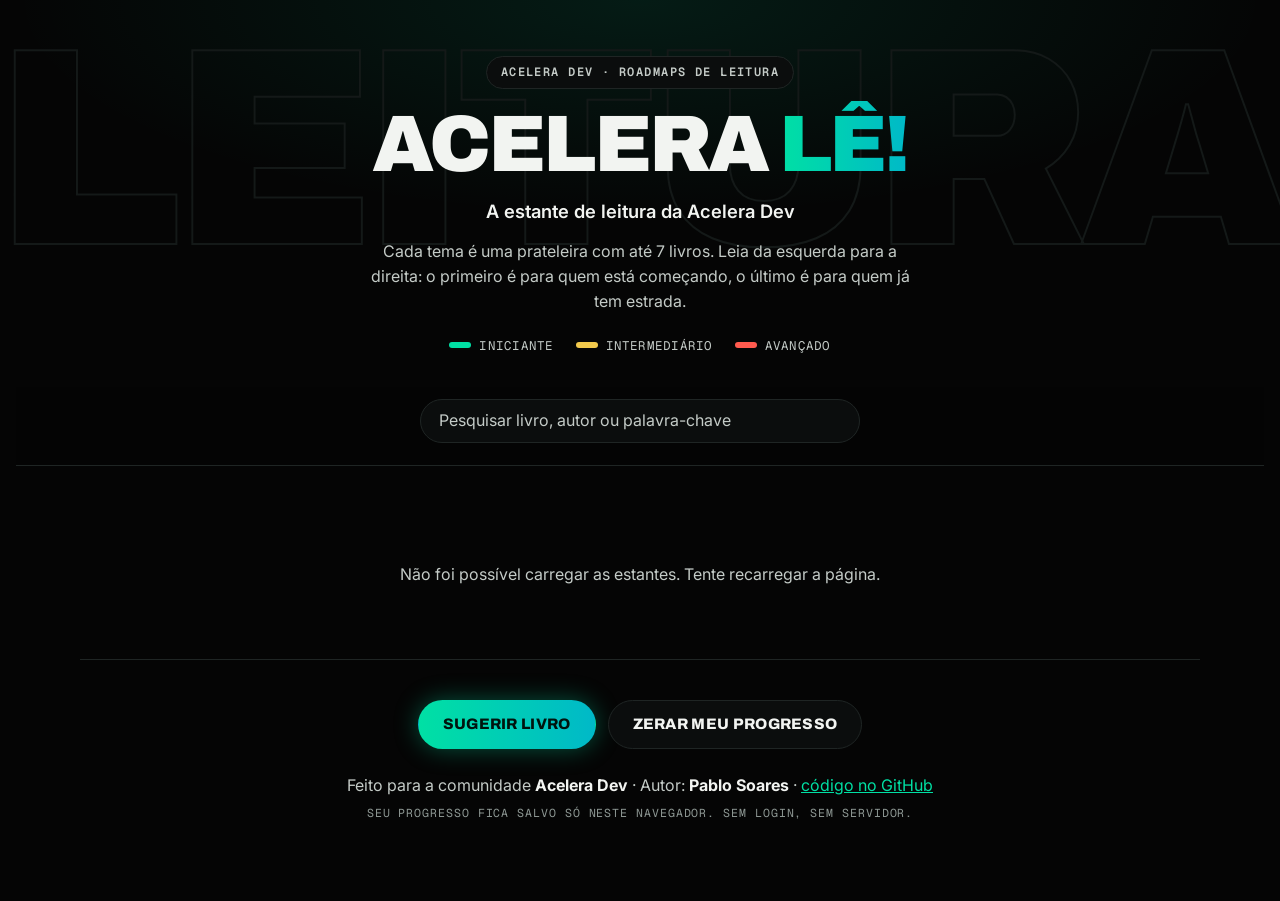
==== index.html @ b255f886 "Merge do PR #1: adiciona pesquisa e link da Amazon adiciona pesquisa e link da Amazon" ====
<!doctype html>
<html lang="pt-BR">
<head>
  <meta charset="utf-8">
  <meta name="viewport" content="width=device-width, initial-scale=1">
  <title>Acelera Lê! · A estante de leitura da Acelera Dev</title>
  <meta name="description" content="Roadmaps de leitura para quem está começando na programação: uma estante por tema, do iniciante ao avançado.">
  <!-- Fontes do tema da Acelera Dev. Sem internet, o site usa as fontes do sistema. -->
  <link rel="preconnect" href="https://fonts.googleapis.com">
  <link rel="preconnect" href="https://fonts.gstatic.com" crossorigin>
  <link rel="stylesheet" href="https://fonts.googleapis.com/css2?family=Archivo:wght@700;800;900&family=Geist+Mono:wght@500;600&family=Inter:wght@400;500;600;700&display=swap">
  <link rel="stylesheet" href="css/estilo.css">
  <!-- Ícone da aba: dois livros nas cores da marca, desenhados em SVG -->
  <link rel="icon" href="data:image/svg+xml,%3Csvg xmlns='http://www.w3.org/2000/svg' viewBox='0 0 32 32'%3E%3Crect x='6' y='3' width='9' height='26' rx='1.5' fill='%2300E0A4'/%3E%3Crect x='17' y='6' width='9' height='23' rx='1.5' fill='%2300B9C8'/%3E%3C/svg%3E">
</head>
<body>
  <a class="pular" href="#estantes">Pular para as estantes</a>

  <!-- ===== Topo ===== -->
  <header class="topo">
    <!-- Palavra gigante e vazada no fundo, como no site da Acelera Dev -->
    <span class="topo__fundo" aria-hidden="true">LEITURA</span>
    <div class="topo__conteudo">
      <p class="selo-marca">Acelera Dev · Roadmaps de leitura</p>
      <h1 class="logo">Acelera <span>Lê!</span></h1>
      <p class="subtitulo">A estante de leitura da Acelera Dev</p>
      <p class="explicacao">
        Cada tema é uma prateleira com até 7 livros. Leia da esquerda para a direita:
        o primeiro é para quem está começando, o último é para quem já tem estrada.
      </p>

      <!-- Legenda dos níveis (a cor também aparece na base de cada lombada) -->
      <ul class="legenda" aria-label="Legenda de níveis">
        <li><span class="legenda__cor legenda__cor--iniciante" aria-hidden="true"></span>Iniciante</li>
        <li><span class="legenda__cor legenda__cor--intermediario" aria-hidden="true"></span>Intermediário</li>
        <li><span class="legenda__cor legenda__cor--avancado" aria-hidden="true"></span>Avançado</li>
      </ul>
    </div>

    <!-- Chips de tema: preenchidos pelo js/app.js -->
    <nav class="temas" aria-label="Temas">
      <!-- Pesquisa visual: apaga as lombadas que não batem, sem mexer na estante -->
      <div class="busca" role="search">
        <label class="so-leitor" for="busca">Pesquisar livros por título, autor ou palavra-chave</label>
        <input class="busca__campo" id="busca" type="search" autocomplete="off"
               placeholder="Pesquisar livro, autor ou palavra-chave">
      </div>
      <ul class="temas__lista" id="temas"></ul>
    </nav>
  </header>

  <!-- ===== Estantes ===== -->
  <main id="estantes" class="estantes" tabindex="-1">
    <p class="carregando" id="carregando">Arrumando a estante…</p>
  </main>

  <!-- ===== Rodapé ===== -->
  <footer class="rodape">
    <div class="rodape__acoes">
      <a class="botao botao--destaque" id="sugerir-livro" href="#" target="_blank" rel="noopener">Sugerir livro</a>
      <button class="botao botao--discreto" id="zerar-progresso" type="button">Zerar meu progresso</button>
    </div>
    <p>
      Feito para a comunidade <strong>Acelera Dev</strong> · Autor: <strong>Pablo Soares</strong> ·
      <a id="link-repositorio" href="#" target="_blank" rel="noopener">código no GitHub</a>
    </p>
    <p class="rodape__nota">Seu progresso fica salvo só neste navegador. Sem login, sem servidor.</p>
  </footer>

  <!-- ===== Painel de detalhes do livro =====
       <dialog> já cuida do foco e fecha com Esc.
       No desktop vira um painel lateral; no celular, uma gaveta que sobe. -->
  <dialog class="painel" id="painel" aria-labelledby="painel-titulo">
    <div class="painel__caixa">
      <button class="painel__fechar" type="button" data-fechar aria-label="Fechar detalhes">×</button>

      <p class="painel__degrau" id="painel-degrau"></p>
      <h2 class="painel__titulo" id="painel-titulo"></h2>
      <p class="painel__subtitulo" id="painel-subtitulo"></p>
      <p class="painel__original" id="painel-original"></p>
      <p class="painel__autores" id="painel-autores"></p>

      <h3>Por que está aqui</h3>
      <p id="painel-porque"></p>

      <h3>Edição em português</h3>
      <p id="painel-edicao"></p>

      <p id="painel-link-area" hidden>
        <a id="painel-link" href="#" target="_blank" rel="noopener"></a>
      </p>

      <h3>Onde encontrar</h3>
      <p id="painel-comprar-area">
        <a class="botao botao--discreto painel__comprar" id="painel-comprar" href="#" target="_blank" rel="noopener">Buscar na Amazon ↗</a>
      </p>

      <button class="botao botao--destaque painel__lido" id="painel-lido" type="button" aria-pressed="false"></button>

      <div class="painel__navegacao">
        <button class="botao botao--discreto" id="painel-anterior" type="button">← Anterior</button>
        <button class="botao botao--discreto" id="painel-proximo" type="button">Próximo →</button>
      </div>
    </div>
  </dialog>

  <!-- Aviso para leitores de tela (ex.: "Marcado como lido") -->
  <p class="so-leitor" id="aviso" aria-live="polite"></p>

  <!-- Plano B dos dados: quando o site é aberto com dois cliques (file://),
       o navegador bloqueia a leitura do JSON. Este arquivo é uma cópia dele.
       Gere de novo com: node ferramentas/gerar-estantes-js.js -->
  <script src="dados/estantes.js"></script>
  <script src="js/app.js"></script>
</body>
</html>
---- css/estilo.css ----
/* =========================================================
   Acelera Lê! · estilos
   Visual inspirado no tema da Acelera Dev: fundo quase preto,
   verde-água em degradê, títulos em Archivo bem pesado,
   texto em Inter e rótulos em Geist Mono.

   Organização: 1) variáveis  2) base  3) topo  4) estantes
   5) lombadas  6) painel  7) rodapé  8) celular
   ========================================================= */

/* ---------- 1) Variáveis (cores e medidas) ---------- */
:root {
  --fundo: #050505;
  --superficie: #0b0d0d;      /* cartões e painel */
  --superficie-2: #131716;
  --texto: #f2f4f1;
  --texto-suave: #c4cbc7;     /* passa no WCAG AA sobre o fundo */
  --texto-apagado: #8e9894;   /* só para detalhes, nunca para texto longo */
  --linha: #1f2524;

  /* Verde-água da marca */
  --marca: #00e0a4;
  --marca-2: #00b9c8;
  --degrade: linear-gradient(90deg, var(--marca) 0%, var(--marca-2) 100%);
  --texto-sobre-marca: #00140e;
  --brilho: 0 0 24px rgba(0, 224, 164, .35);

  /* Níveis (faixa na base da lombada) */
  --iniciante: #00e0a4;
  --intermediario: #f2c94c;
  --avancado: #ff5a4e;

  --raio: 14px;
  --largura-max: 1120px;
  --fonte: "Inter", "Segoe UI", system-ui, -apple-system, Roboto, Arial, sans-serif;
  --fonte-titulo: "Archivo", "Segoe UI", system-ui, sans-serif;
  --fonte-mono: "Geist Mono", ui-monospace, "Cascadia Mono", Consolas, monospace;
}

/* ---------- 2) Base ---------- */
*,
*::before,
*::after { box-sizing: border-box; }

html { scroll-behavior: smooth; }

body {
  margin: 0;
  background: var(--fundo);
  color: var(--texto);
  font-family: var(--fonte);
  font-size: 16px;
  line-height: 1.55;
  -webkit-font-smoothing: antialiased;
  /* Um brilho verde bem discreto no alto da página */
  background-image: radial-gradient(ellipse 70% 35% at 50% 0%, rgba(0, 224, 164, .10) 0%, transparent 70%);
  background-repeat: no-repeat;
}

a { color: var(--marca); }
a:hover { color: #5cf0c8; }

/* Contorno de foco bem visível para quem navega pelo teclado */
:focus-visible {
  outline: 3px solid var(--marca);
  outline-offset: 3px;
}

/* No celular, o navegador pinta um quadrado azul ao tocar em botões e links.
   Desligamos esse destaque; o retorno visual fica por conta dos nossos estilos. */
button,
a {
  -webkit-tap-highlight-color: transparent;
}
/* Foco vindo de toque ou clique não mostra contorno (só o teclado mostra) */
:focus:not(:focus-visible) {
  outline: none;
}

/* Texto só para leitores de tela */
.so-leitor {
  position: absolute;
  width: 1px; height: 1px;
  overflow: hidden;
  clip: rect(0 0 0 0);
  white-space: nowrap;
}

/* Link "pular para as estantes": aparece só ao receber foco */
.pular {
  position: absolute;
  left: 16px; top: -60px;
  background: var(--marca);
  color: var(--texto-sobre-marca);
  padding: 8px 14px;
  border-radius: 999px;
  font-weight: 700;
  z-index: 10;
}
.pular:focus { top: 12px; }

/* Botões reutilizáveis */
.botao {
  display: inline-flex;
  align-items: center;
  justify-content: center;
  gap: 8px;
  min-height: 48px;           /* área de toque confortável */
  padding: 12px 24px;
  border-radius: 999px;
  border: 1px solid transparent;
  font-family: var(--fonte-titulo);
  font-size: .95rem;
  font-weight: 800;
  letter-spacing: .02em;
  text-transform: uppercase;
  text-decoration: none;
  cursor: pointer;
  transition: transform .15s ease, box-shadow .15s ease, border-color .15s ease;
}
.botao--destaque {
  background: var(--degrade);
  color: var(--texto-sobre-marca);
  box-shadow: var(--brilho);
}
.botao--destaque:hover {
  color: var(--texto-sobre-marca);
  transform: translateY(-1px);
  box-shadow: 0 0 34px rgba(0, 224, 164, .5);
}
.botao--discreto {
  background: var(--superficie);
  color: var(--texto);
  border-color: var(--linha);
}
.botao--discreto:hover { border-color: var(--marca); }
.botao:disabled { opacity: .4; cursor: not-allowed; transform: none; }

/* ---------- 3) Topo ---------- */
.topo {
  position: relative;
  overflow: hidden;           /* a palavra gigante não cria rolagem lateral */
  padding: 56px 16px 0;
  text-align: center;
}
/* "LEITURA" gigante e só com contorno, atrás do título */
.topo__fundo {
  position: absolute;
  top: 10px;
  left: 50%;
  transform: translateX(-50%);
  font-family: var(--fonte-titulo);
  font-weight: 900;
  font-size: clamp(6rem, 22vw, 18rem);
  line-height: 1;
  letter-spacing: -.04em;
  color: transparent;
  -webkit-text-stroke: 2px #141918;
  white-space: nowrap;
  pointer-events: none;
  user-select: none;
}
.topo__conteudo {
  position: relative;
  max-width: 680px;
  margin: 0 auto;
}
.selo-marca {
  display: inline-block;
  margin: 0 0 18px;
  padding: 6px 14px;
  border: 1px solid var(--linha);
  border-radius: 999px;
  background: var(--superficie);
  font-family: var(--fonte-mono);
  font-size: .75rem;
  font-weight: 600;
  letter-spacing: .12em;
  text-transform: uppercase;
  color: var(--texto-suave);
}
.logo {
  margin: 0;
  font-family: var(--fonte-titulo);
  font-weight: 900;
  font-size: clamp(2.8rem, 9vw, 5rem);
  line-height: .95;
  letter-spacing: -.035em;
  text-transform: uppercase;
}
/* "LÊ!" com o degradê da marca */
.logo span {
  background: var(--degrade);
  -webkit-background-clip: text;
  background-clip: text;
  color: transparent;
}
.subtitulo {
  margin: 14px 0 0;
  font-size: 1.15rem;
  font-weight: 600;
  color: var(--texto);
}
.explicacao {
  margin: 14px auto 0;
  max-width: 54ch;
  color: var(--texto-suave);
}

.legenda {
  display: flex;
  flex-wrap: wrap;
  justify-content: center;
  gap: 8px 22px;
  margin: 22px 0 0;
  padding: 0;
  list-style: none;
  font-family: var(--fonte-mono);
  font-size: .78rem;
  letter-spacing: .1em;
  text-transform: uppercase;
  color: var(--texto-suave);
}
.legenda li { display: inline-flex; align-items: center; gap: 8px; }
.legenda__cor {
  width: 22px; height: 6px;
  border-radius: 999px;
}
.legenda__cor--iniciante { background: var(--iniciante); }
.legenda__cor--intermediario { background: var(--intermediario); }
.legenda__cor--avancado { background: var(--avancado); }

/* Chips de tema: ficam grudados no topo ao rolar */
.temas {
  position: sticky;
  top: 0;
  z-index: 5;
  margin-top: 32px;
  padding: 12px 0;
  background: rgba(5, 5, 5, .9);
  backdrop-filter: blur(8px);
  border-bottom: 1px solid var(--linha);
}
/* Barra de pesquisa: mesmo formato "pílula" dos chips */
.busca {
  display: flex;
  justify-content: center;
  max-width: var(--largura-max);
  margin: 0 auto 10px;
  padding: 0 16px;
}
.busca__campo {
  width: 100%;
  max-width: 440px;
  min-height: 44px;
  padding: 8px 18px;
  border-radius: 999px;
  border: 1px solid var(--linha);
  background: var(--superficie);
  color: var(--texto);
  font: inherit;
  font-size: 1rem;            /* 16px: o iPhone não dá zoom ao focar */
}
.busca__campo::placeholder { color: var(--texto-suave); }
.busca__campo:hover,
.busca__campo:focus { border-color: var(--marca); }

.temas__lista {
  display: flex;
  gap: 8px;
  max-width: var(--largura-max);
  margin: 0 auto;
  padding: 0 16px;
  list-style: none;
  justify-content: center;
  flex-wrap: wrap;
}
.chip {
  min-height: 40px;
  padding: 8px 16px;
  border-radius: 999px;
  border: 1px solid var(--linha);
  background: var(--superficie);
  color: var(--texto);
  font: inherit;
  font-size: .92rem;
  font-weight: 600;
  cursor: pointer;
  white-space: nowrap;
}
.chip:hover { border-color: var(--marca); }
.chip[aria-current="true"] {
  background: var(--degrade);
  border-color: transparent;
  color: var(--texto-sobre-marca);
  font-weight: 700;
  box-shadow: var(--brilho);
}

/* Pesquisa: o chip da estante que tem resultado ganha borda verde e um pontinho */
.chip--achado { border-color: var(--marca); }
.chip--achado::after {
  content: "";
  display: inline-block;
  width: 7px; height: 7px;
  margin-left: 8px;
  border-radius: 50%;
  background: var(--marca);
}
.chip--achado[aria-current="true"]::after { background: var(--texto-sobre-marca); }

/* ---------- 4) Estantes ---------- */
.estantes {
  max-width: var(--largura-max);
  margin: 0 auto;
  padding: 32px 16px 8px;
}
.estantes:focus { outline: none; }
.carregando, .erro {
  text-align: center;
  color: var(--texto-suave);
  padding: 48px 0;
}

.estante {
  /* Espaço para o topo grudado não cobrir o título ao pular pelo chip */
  scroll-margin-top: 140px;   /* a barra grudada agora inclui a pesquisa */
  margin: 0 0 64px;
}
.estante__cabecalho {
  display: flex;
  flex-wrap: wrap;
  align-items: flex-end;
  justify-content: space-between;
  gap: 8px 24px;
  margin-bottom: 18px;
}
.estante__nome {
  margin: 0;
  font-family: var(--fonte-titulo);
  font-weight: 900;
  font-size: clamp(1.7rem, 4vw, 2.2rem);
  line-height: 1.1;
  letter-spacing: -.03em;
}
.estante__descricao {
  margin: 4px 0 0;
  color: var(--texto-suave);
}

/* Progresso "3/7 lidos" + barrinha */
.progresso {
  display: flex;
  align-items: center;
  gap: 10px;
  font-family: var(--fonte-mono);
  font-size: .8rem;
  letter-spacing: .08em;
  text-transform: uppercase;
  color: var(--texto-suave);
}
.progresso__barra {
  width: 120px;
  height: 6px;
  border-radius: 999px;
  background: var(--superficie-2);
  overflow: hidden;
}
.progresso__preenchido {
  height: 100%;
  width: 0;
  background: var(--degrade);
  border-radius: inherit;
  transition: width .3s ease;
}

/* A prateleira: um cartão escuro com borda em degradê no topo,
   e os livros em pé sobre a "tábua" iluminada */
.prateleira {
  position: relative;
  padding: 32px 20px 0;
  border: 1px solid var(--linha);
  border-radius: var(--raio);
  background: linear-gradient(180deg, var(--superficie) 0%, #070909 100%);
  overflow: hidden;
}
.prateleira::before {
  content: "";
  position: absolute;
  inset: 0 0 auto 0;
  height: 2px;
  background: var(--degrade);
  opacity: .8;
}
/* Pesquisa: a estante que tem o livro procurado acende (borda e brilho da marca) */
.prateleira { transition: border-color .25s ease, box-shadow .25s ease; }
.estante--achada .prateleira {
  border-color: var(--marca);
  box-shadow: var(--brilho);
}
/* Pesquisa: estante sem nenhum livro encontrado fica escondida (só enquanto pesquisa) */
.estante--oculta { display: none !important; }
.estante__achados {
  color: var(--marca);
  font-weight: 600;
}

.prateleira__livros {
  display: flex;
  align-items: flex-end;   /* todos apoiados na tábua */
  gap: 8px;
  margin: 0;
  padding: 0;
  list-style: none;
  min-height: 350px;
}
.prateleira__livros li { display: flex; }

/* A tábua: grafite com uma linha de luz verde em cima */
.prateleira__tabua {
  height: 18px;
  margin: 0 -20px;
  background: linear-gradient(180deg, #1c2221 0%, #0e1111 100%);
  border-top: 2px solid var(--marca);
  box-shadow: 0 -8px 24px rgba(0, 224, 164, .18);
}

/* ---------- 5) Lombadas ---------- */
.lombada {
  /* Altura e largura variam por livro (definidas pelo JS em --altura/--largura) */
  --altura: 220px;
  --largura: 62px;
  position: relative;
  display: flex;
  flex-direction: column;
  align-items: center;
  width: var(--largura);
  height: var(--altura);
  padding: 10px 4px 0;
  border: 0;
  border-radius: 4px 4px 1px 1px;
  background-color: var(--cor, #444);
  /* Sombra nas bordas para dar volume de livro */
  background-image:
    linear-gradient(90deg, rgba(0,0,0,.30) 0%, rgba(255,255,255,.05) 12%, rgba(255,255,255,0) 28%, rgba(0,0,0,0) 80%, rgba(0,0,0,.25) 100%);
  color: #ffffff;
  font: inherit;
  cursor: pointer;
  box-shadow: 2px 0 0 rgba(0,0,0,.4);
  /* Letras mais definidas */
  -webkit-font-smoothing: antialiased;
  text-rendering: optimizeLegibility;
  transition: transform .18s ease, box-shadow .18s ease, opacity .25s ease, filter .25s ease;
}
/* Pesquisa: o livro que não bate fica escuro e levemente desfocado (continua no lugar) */
.lombada--apagada {
  opacity: .4;
  filter: blur(1.5px) brightness(.6);
}
/* Livro "sai" da prateleira ao passar o mouse ou receber foco pelo teclado.
   O hover só vale em aparelhos com mouse: no celular ele ficaria "preso" depois do toque. */
@media (hover: hover) {
  .lombada:hover {
    transform: translateY(-14px);
    box-shadow: 0 16px 24px rgba(0,0,0,.6), 0 0 0 2px rgba(0, 224, 164, .55);
  }
}
.lombada:focus-visible {
  transform: translateY(-14px);
  box-shadow: 0 16px 24px rgba(0,0,0,.6), 0 0 0 2px rgba(0, 224, 164, .55);
}
.lombada:focus-visible { outline-offset: 2px; }

/* Selo com o número do degrau */
.lombada__degrau {
  display: grid;
  place-items: center;
  flex: none;
  width: 26px; height: 26px;
  border-radius: 50%;
  background: #ffffff;
  color: #0b0d0d;
  font-family: var(--fonte-mono);
  font-size: .82rem;
  font-weight: 600;
}

/* Título escrito em pé */
.lombada__titulo {
  flex: 1;
  min-height: 0;
  margin-top: 10px;
  writing-mode: vertical-rl;
  font-family: var(--fonte-titulo);
  font-size: 1.02rem;
  font-weight: 800;
  line-height: 1.15;
  letter-spacing: .01em;
  text-shadow: 0 1px 1px rgba(0, 0, 0, .45);
  /* Até 3 colunas de texto (3 × line-height): o corte cai entre colunas, nunca no meio da letra */
  max-width: 3.45em;
  overflow: hidden;
  text-align: start;
}
.lombada__autor {
  flex: none;
  max-height: 34%;
  margin: 8px 0 8px;
  writing-mode: vertical-rl;
  font-size: .78rem;
  font-weight: 600;
  color: #f3f5f2;
  text-shadow: 0 1px 1px rgba(0, 0, 0, .45);
  white-space: nowrap;
  overflow: hidden;
  text-overflow: ellipsis;
}

/* Faixa de nível na base */
.lombada__nivel {
  flex: none;
  width: calc(100% + 8px);
  height: 10px;
  margin: 0 -4px;
  border-radius: 0 0 1px 1px;
}
.lombada--iniciante .lombada__nivel { background: var(--iniciante); }
.lombada--intermediario .lombada__nivel { background: var(--intermediario); }
.lombada--avancado .lombada__nivel { background: var(--avancado); }

/* Livro lido: fita marcadora pendurada + ✓ */
.lombada__fita { display: none; }
.lombada--lido .lombada__fita {
  display: block;
  position: absolute;
  top: -6px;
  right: 9px;
  width: 12px;
  height: 46px;
  background: var(--degrade);
  /* Corte em "V" na ponta da fita */
  clip-path: polygon(0 0, 100% 0, 100% 100%, 50% 80%, 0 100%);
  filter: drop-shadow(0 2px 3px rgba(0,0,0,.4));
}
.lombada__check { display: none; }
.lombada--lido .lombada__check {
  display: grid;
  place-items: center;
  position: absolute;
  bottom: 16px;
  right: 4px;
  width: 18px; height: 18px;
  border-radius: 50%;
  background: var(--marca);
  color: var(--texto-sobre-marca);
  font-size: .7rem;
  font-weight: 800;
}

/* ---------- 6) Painel de detalhes ---------- */
.painel {
  /* Desktop: painel lateral à direita */
  position: fixed;
  inset: 0 0 0 auto;
  margin: 0;
  width: min(440px, 100%);
  max-width: 100%;
  height: 100%;
  max-height: 100%;
  padding: 0;
  border: 0;
  border-left: 1px solid var(--linha);
  background: var(--superficie);
  color: var(--texto);
  box-shadow: -24px 0 48px rgba(0,0,0,.6);
  overflow-y: auto;
}
.painel[open] { animation: entrar-lado .22s ease-out; }
.painel::backdrop { background: rgba(0, 0, 0, .7); }

@keyframes entrar-lado {
  from { transform: translateX(40px); opacity: 0; }
  to   { transform: none; opacity: 1; }
}

.painel__caixa {
  position: relative;
  padding: 28px 24px 32px;
  /* Faixa colorida no topo com a cor do livro aberto */
  border-top: 6px solid var(--cor, var(--marca));
}
.painel__fechar {
  position: absolute;
  top: 12px; right: 12px;
  width: 44px; height: 44px;
  border: 1px solid var(--linha);
  border-radius: 50%;
  background: var(--superficie-2);
  color: var(--texto);
  font-size: 1.6rem;
  line-height: 1;
  cursor: pointer;
}
.painel__fechar:hover { border-color: var(--marca); }

.painel__degrau {
  display: inline-flex;
  align-items: center;
  gap: 8px;
  margin: 0 48px 10px 0;
  font-family: var(--fonte-mono);
  font-size: .78rem;
  font-weight: 600;
  letter-spacing: .08em;
  text-transform: uppercase;
  color: var(--texto-suave);
}
.painel__degrau::before {
  content: "";
  width: 10px; height: 10px;
  border-radius: 50%;
  background: var(--cor-nivel, var(--texto-suave));
}
.painel__titulo {
  margin: 0 40px 4px 0;
  font-family: var(--fonte-titulo);
  font-weight: 900;
  font-size: 1.75rem;
  line-height: 1.1;
  letter-spacing: -.02em;
}
.painel__subtitulo {
  margin: 4px 0 6px;
  font-size: 1.02rem;
  color: var(--texto);
}
.painel__original {
  margin: 0;
  font-style: italic;
  color: var(--texto-suave);
}
.painel__autores { margin: 8px 0 0; font-weight: 600; }
.painel h3 {
  margin: 26px 0 6px;
  font-family: var(--fonte-mono);
  font-size: .74rem;
  font-weight: 600;
  letter-spacing: .12em;
  text-transform: uppercase;
  color: var(--marca);
}
.painel h3 + p { margin: 0; color: var(--texto-suave); }
#painel-link-area { margin: 22px 0 0; }

.painel__comprar { width: 100%; margin-top: 4px; }

.painel__lido { width: 100%; margin-top: 28px; }
.painel__lido[aria-pressed="true"] {
  background: var(--superficie-2);
  color: var(--marca);
  border-color: var(--marca);
  box-shadow: none;
}
.painel__navegacao {
  display: flex;
  justify-content: space-between;
  gap: 12px;
  margin-top: 12px;
}
.painel__navegacao .botao { flex: 1; }

/* Selo "a confirmar" para dados que um humano ainda vai verificar */
.selo-confirmar {
  display: inline-block;
  margin-left: 6px;
  padding: 1px 8px;
  border-radius: 999px;
  background: #2e2a12;
  color: #f7dc8a;
  font-family: var(--fonte-mono);
  font-size: .72rem;
  font-weight: 600;
  letter-spacing: .06em;
  text-transform: uppercase;
}

/* ---------- 7) Rodapé ---------- */
.rodape {
  max-width: var(--largura-max);
  margin: 0 auto;
  padding: 40px 16px 56px;
  border-top: 1px solid var(--linha);
  text-align: center;
  color: var(--texto-suave);
}
.rodape__acoes {
  display: flex;
  flex-wrap: wrap;
  justify-content: center;
  gap: 12px;
  margin-bottom: 24px;
}
.rodape p { margin: 6px 0; }
.rodape strong { color: var(--texto); }
.rodape__nota {
  font-family: var(--fonte-mono);
  font-size: .72rem;
  letter-spacing: .08em;
  text-transform: uppercase;
  color: var(--texto-apagado);
}

/* ---------- 8) Celular ---------- */
@media (max-width: 720px) {
  .topo { padding-top: 40px; }
  .topo__fundo { top: 24px; }

  /* Chips em uma linha que rola para o lado (só a lista rola, não a página) */
  .temas__lista {
    flex-wrap: nowrap;
    justify-content: flex-start;
    overflow-x: auto;
    scrollbar-width: none;
  }

  /* Uma estante por vez: o JS marca a ativa com .estante--ativa */
  .estante { display: none; margin-bottom: 32px; }
  .estante.estante--ativa { display: block; }

  .prateleira { padding: 28px 8px 0; }
  .prateleira__tabua { margin: 0 -8px; }
  .prateleira__livros { gap: 3px; min-height: 290px; }

  /* 7 lombadas dividem a largura disponível */
  .prateleira__livros li { flex: 1 1 0; min-width: 0; }
  .lombada {
    width: 100%;
    max-width: var(--largura);
    height: calc(var(--altura) * .8);
    padding: 8px 2px 0;
  }
  .lombada__degrau { width: 22px; height: 22px; font-size: .74rem; }
  .lombada__titulo { font-size: .86rem; max-width: 2.3em; } /* 2 colunas no celular */
  .lombada__autor { font-size: .7rem; }
  .lombada__nivel { width: calc(100% + 4px); margin: 0 -2px; }
  .lombada--lido .lombada__fita { right: 4px; width: 10px; }
  .lombada--lido .lombada__check { right: 2px; }

  /* Painel vira gaveta que sobe de baixo */
  .painel {
    inset: auto 0 0 0;
    width: 100%;
    height: auto;
    max-height: 88vh;
    border-left: 0;
    border-radius: 20px 20px 0 0;
    box-shadow: 0 -24px 48px rgba(0,0,0,.6);
  }
  .painel[open] { animation: entrar-baixo .24s ease-out; }
  .painel__caixa { border-radius: 20px 20px 0 0; padding: 24px 16px 28px; }
}

@keyframes entrar-baixo {
  from { transform: translateY(60px); opacity: 0; }
  to   { transform: none; opacity: 1; }
}

/* Quem prefere menos movimento não vê animações */
@media (prefers-reduced-motion: reduce) {
  html { scroll-behavior: auto; }
  .lombada, .progresso__preenchido, .botao { transition: none; }
  .painel[open] { animation: none; }
}
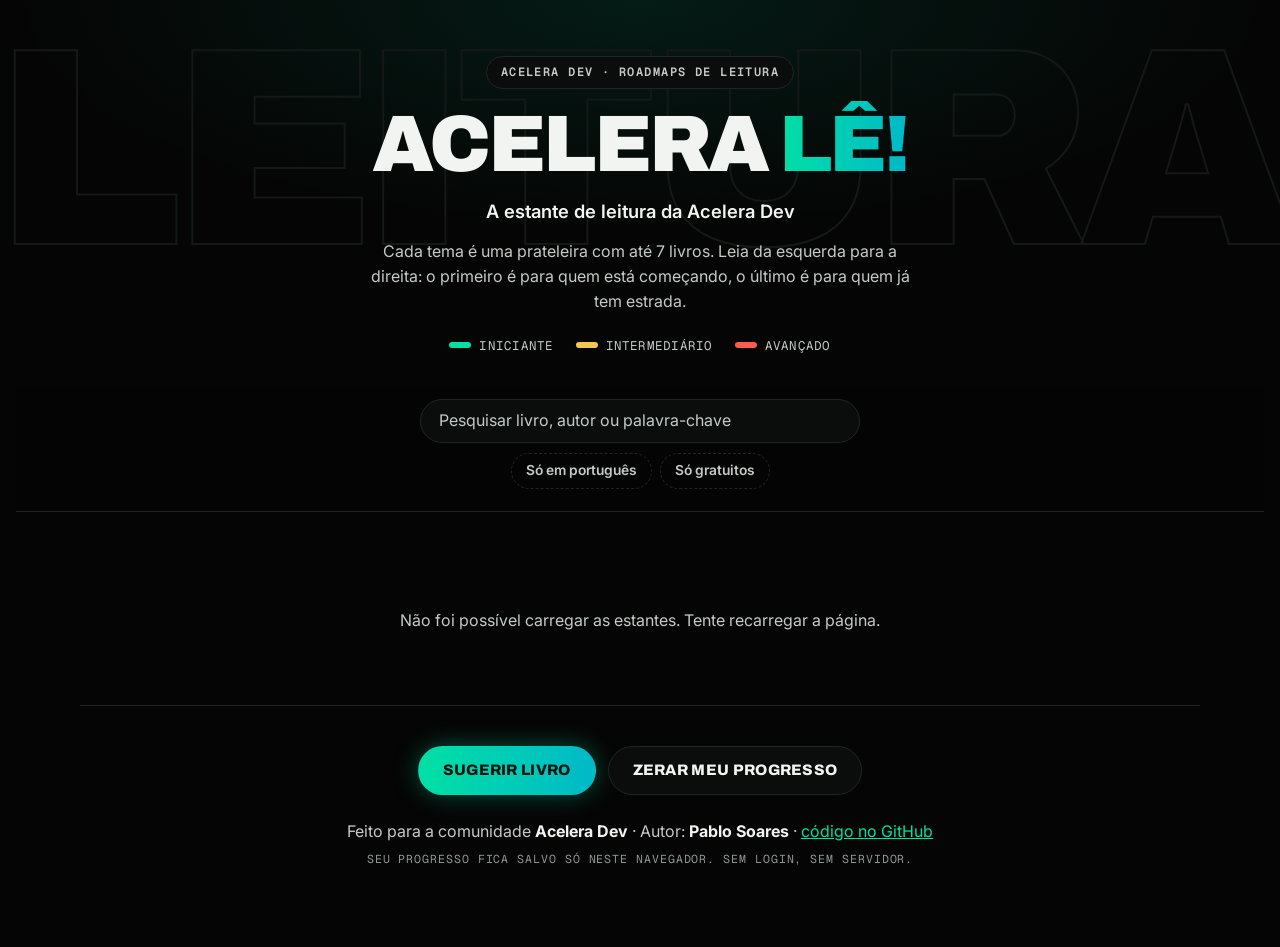
==== commit d43c3f8c: "Adiciona prévia ao compartilhar, filtros e botão "Copiar link" - Prévia do link (Open Graph/Twitter)" ====
--- a/index.html
+++ b/index.html
@@ -5,6 +5,21 @@
   <meta name="viewport" content="width=device-width, initial-scale=1">
   <title>Acelera Lê! · A estante de leitura da Acelera Dev</title>
   <meta name="description" content="Roadmaps de leitura para quem está começando na programação: uma estante por tema, do iniciante ao avançado.">
+
+  <!-- Prévia do link ao compartilhar (WhatsApp, Discord, LinkedIn, X...).
+       A imagem precisa de endereço completo. Fonte dela: ferramentas/preview.html -->
+  <meta property="og:type" content="website">
+  <meta property="og:locale" content="pt_BR">
+  <meta property="og:site_name" content="Acelera Lê!">
+  <meta property="og:title" content="Acelera Lê! · A estante de leitura da Acelera Dev">
+  <meta property="og:description" content="Não sabe qual livro de programação ler? Siga a estante: até 7 livros por tema, do iniciante ao avançado, a maioria em português.">
+  <meta property="og:url" content="https://acelera-le.vercel.app/">
+  <meta property="og:image" content="https://acelera-le.vercel.app/img/preview.png">
+  <meta property="og:image:width" content="1200">
+  <meta property="og:image:height" content="630">
+  <meta property="og:image:alt" content="Acelera Lê!: uma estante com 7 livros, do iniciante ao avançado">
+  <meta name="twitter:card" content="summary_large_image">
+  <meta name="theme-color" content="#050505">
   <!-- Fontes do tema da Acelera Dev. Sem internet, o site usa as fontes do sistema. -->
   <link rel="preconnect" href="https://fonts.googleapis.com">
   <link rel="preconnect" href="https://fonts.gstatic.com" crossorigin>
@@ -44,6 +59,11 @@
         <label class="so-leitor" for="busca">Pesquisar livros por título, autor ou palavra-chave</label>
         <input class="busca__campo" id="busca" type="search" autocomplete="off"
                placeholder="Pesquisar livro, autor ou palavra-chave">
+      </div>
+      <!-- Filtros: funcionam junto com a pesquisa (aria-pressed diz se estão ligados) -->
+      <div class="filtros" role="group" aria-label="Filtros">
+        <button class="filtro" id="filtro-pt" type="button" aria-pressed="false">Só em português</button>
+        <button class="filtro" id="filtro-gratis" type="button" aria-pressed="false">Só gratuitos</button>
       </div>
       <ul class="temas__lista" id="temas"></ul>
     </nav>
--- a/css/estilo.css
+++ b/css/estilo.css
@@ -297,6 +297,36 @@
   box-shadow: var(--brilho);
 }
 
+/* Filtros "Só em português" / "Só gratuitos": pílulas que acendem quando ligadas */
+.filtros {
+  display: flex;
+  justify-content: center;
+  flex-wrap: wrap;
+  gap: 8px;
+  max-width: var(--largura-max);
+  margin: 0 auto 10px;
+  padding: 0 16px;
+}
+.filtro {
+  min-height: 36px;
+  padding: 6px 14px;
+  border-radius: 999px;
+  border: 1px dashed var(--linha);
+  background: transparent;
+  color: var(--texto-suave);
+  font: inherit;
+  font-size: .86rem;
+  font-weight: 600;
+  cursor: pointer;
+}
+.filtro:hover { border-color: var(--marca); color: var(--texto); }
+.filtro[aria-pressed="true"] {
+  border: 1px solid var(--marca);
+  background: rgba(0, 224, 164, .12);
+  color: var(--marca);
+}
+.filtro[aria-pressed="true"]::before { content: "✓ "; }
+
 /* Pesquisa: o chip da estante que tem resultado ganha borda verde e um pontinho */
 .chip--achado { border-color: var(--marca); }
 .chip--achado::after {
@@ -324,7 +354,7 @@
 
 .estante {
   /* Espaço para o topo grudado não cobrir o título ao pular pelo chip */
-  scroll-margin-top: 140px;   /* a barra grudada agora inclui a pesquisa */
+  scroll-margin-top: 190px;   /* a barra grudada inclui a pesquisa e os filtros */
   margin: 0 0 64px;
 }
 .estante__cabecalho {
@@ -347,6 +377,29 @@
   margin: 4px 0 0;
   color: var(--texto-suave);
 }
+
+/* Botão "Copiar link" ao lado da descrição da estante */
+.botao-copiar {
+  margin-top: 8px;
+  min-height: 32px;
+  padding: 4px 12px;
+  border-radius: 999px;
+  border: 1px solid var(--linha);
+  background: var(--superficie);
+  color: var(--texto-suave);
+  font-family: var(--fonte-mono);
+  font-size: .74rem;
+  font-weight: 600;
+  letter-spacing: .06em;
+  text-transform: uppercase;
+  cursor: pointer;
+  max-width: 100%;
+  overflow-wrap: anywhere;
+}
+.botao-copiar:hover { border-color: var(--marca); color: var(--texto); }
+.botao-copiar--ok { border-color: var(--marca); color: var(--marca); }
+/* Quando não deu para copiar, o botão mostra o link: sem caixa alta, para não confundir */
+.botao-copiar--link { text-transform: none; letter-spacing: 0; user-select: all; }
 
 /* Progresso "3/7 lidos" + barrinha */
 .progresso {
@@ -715,6 +768,11 @@
   .topo { padding-top: 40px; }
   .topo__fundo { top: 24px; }
 
+  /* No celular a barra (pesquisa + filtros + chips) não gruda no topo:
+     ela ocuparia meia tela. Lá só aparece uma estante por vez, então a página é curta. */
+  .temas { position: static; }
+  .estante { scroll-margin-top: 16px; }
+
   /* Chips em uma linha que rola para o lado (só a lista rola, não a página) */
   .temas__lista {
     flex-wrap: nowrap;
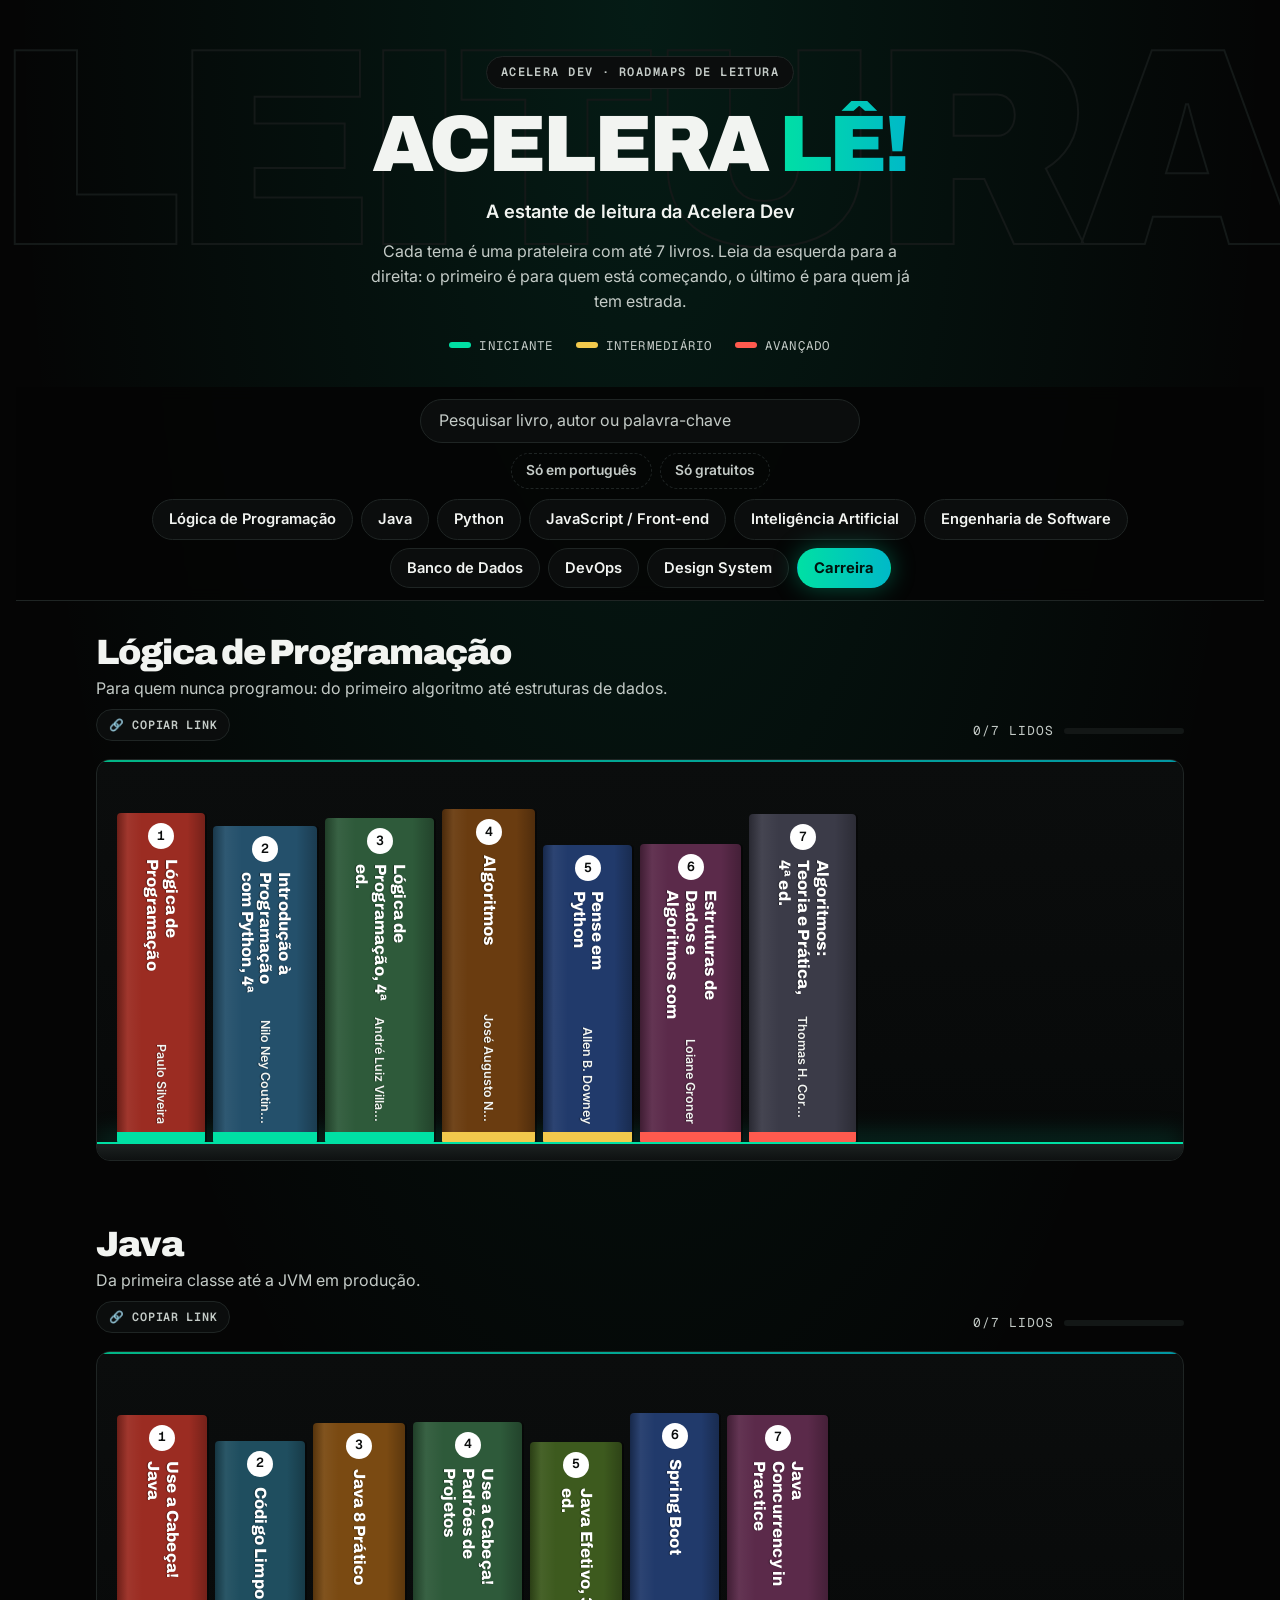
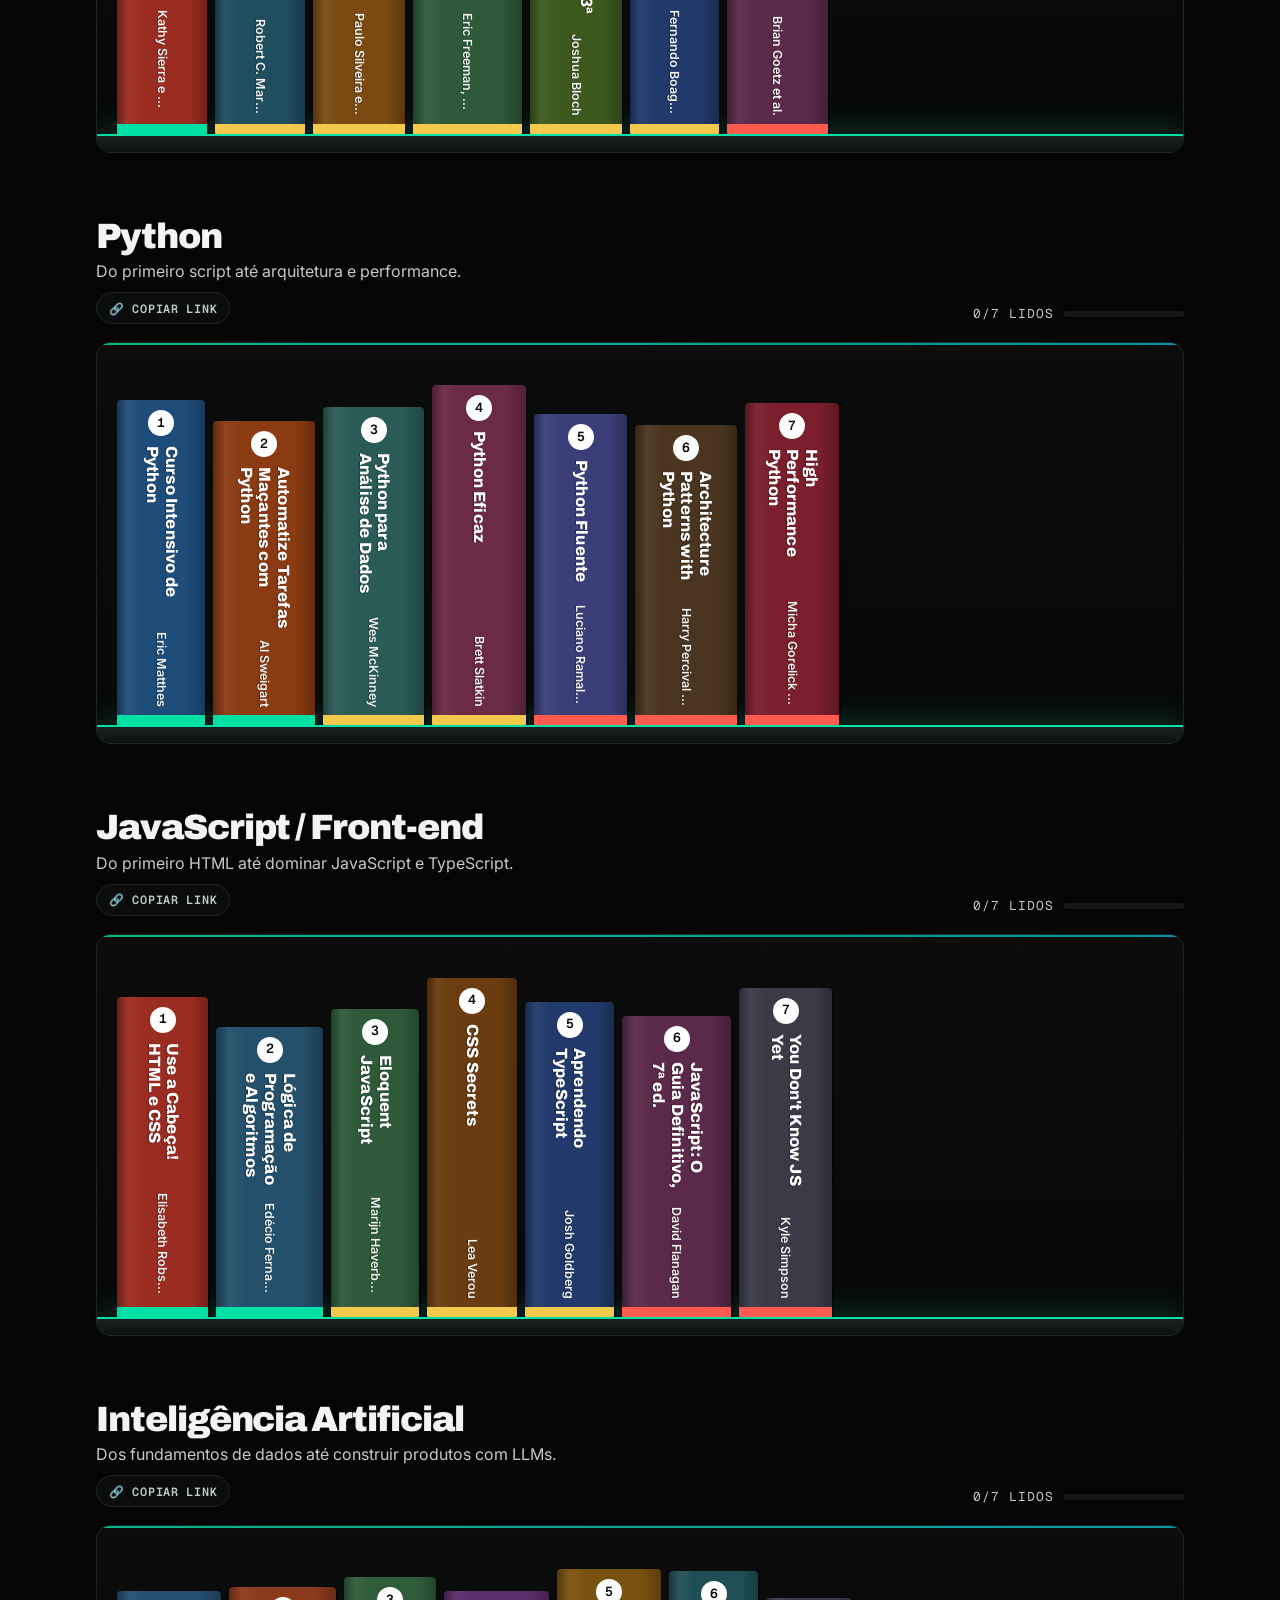
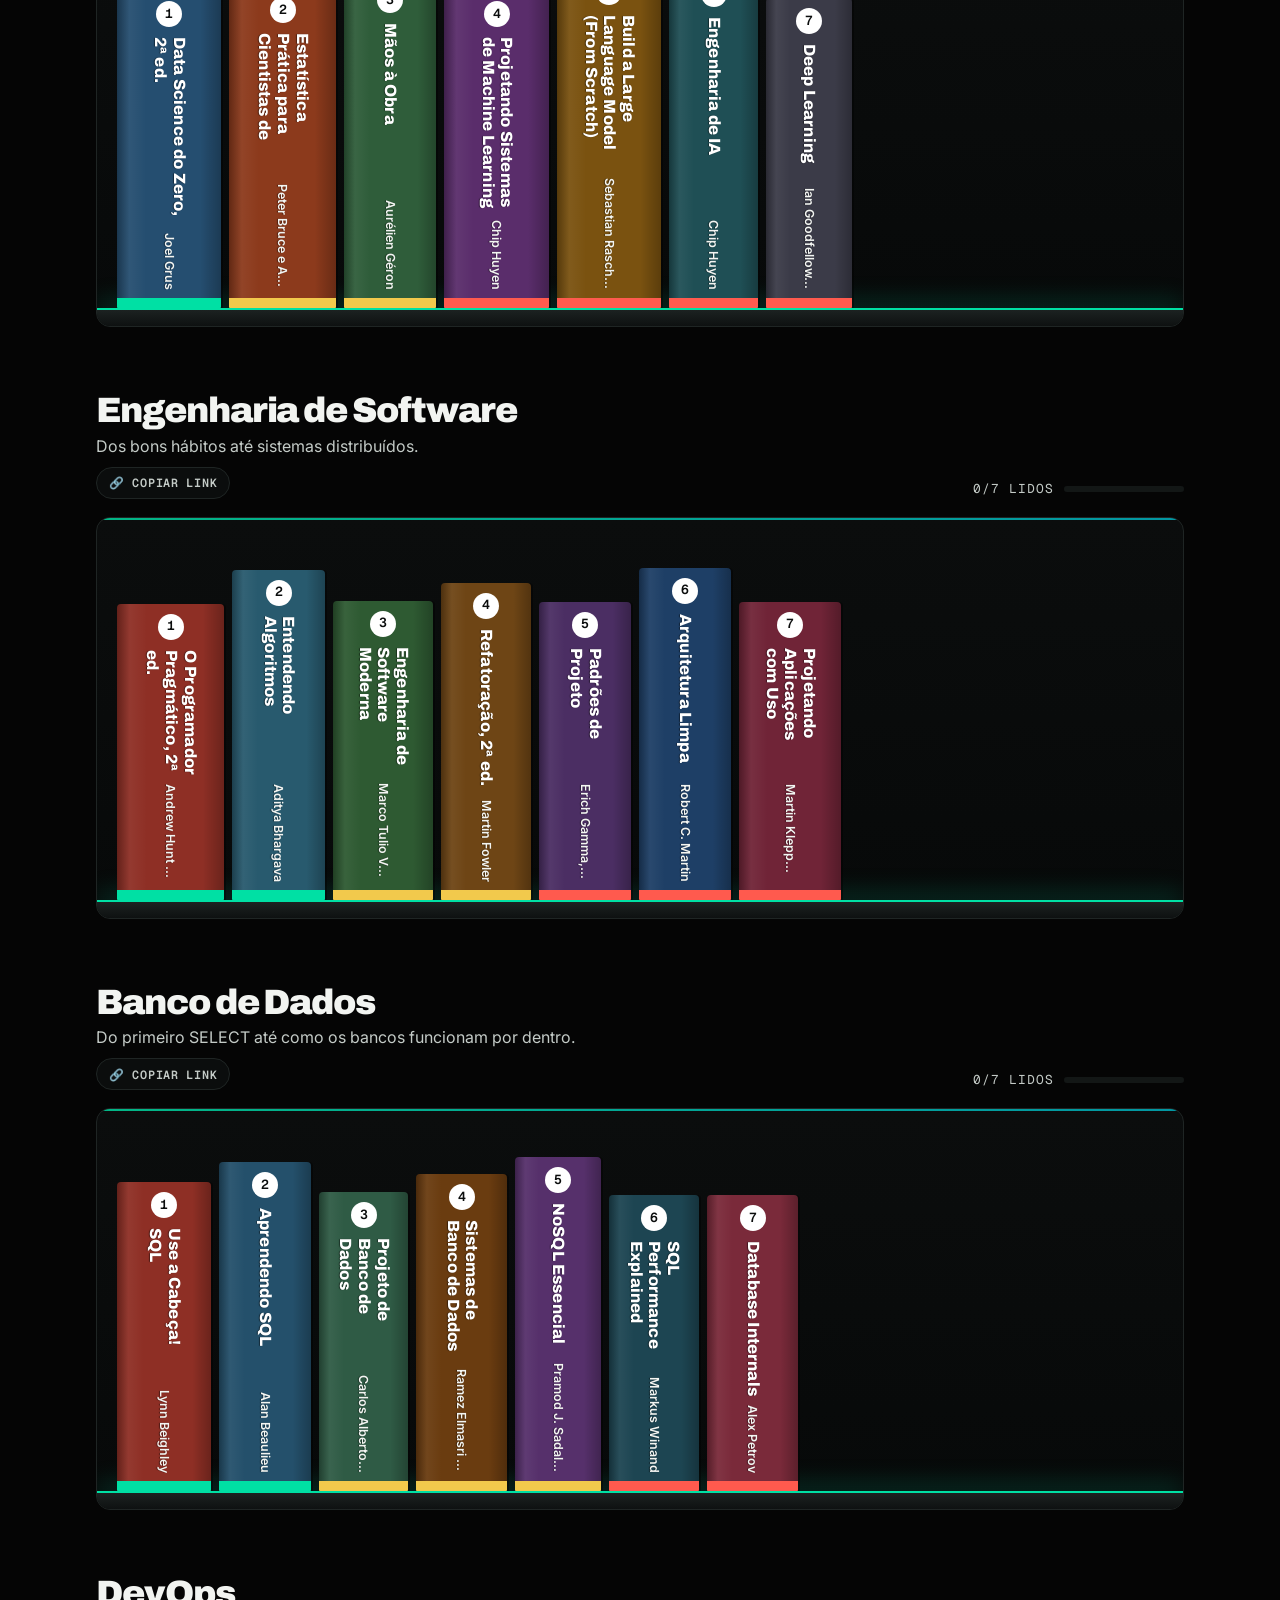
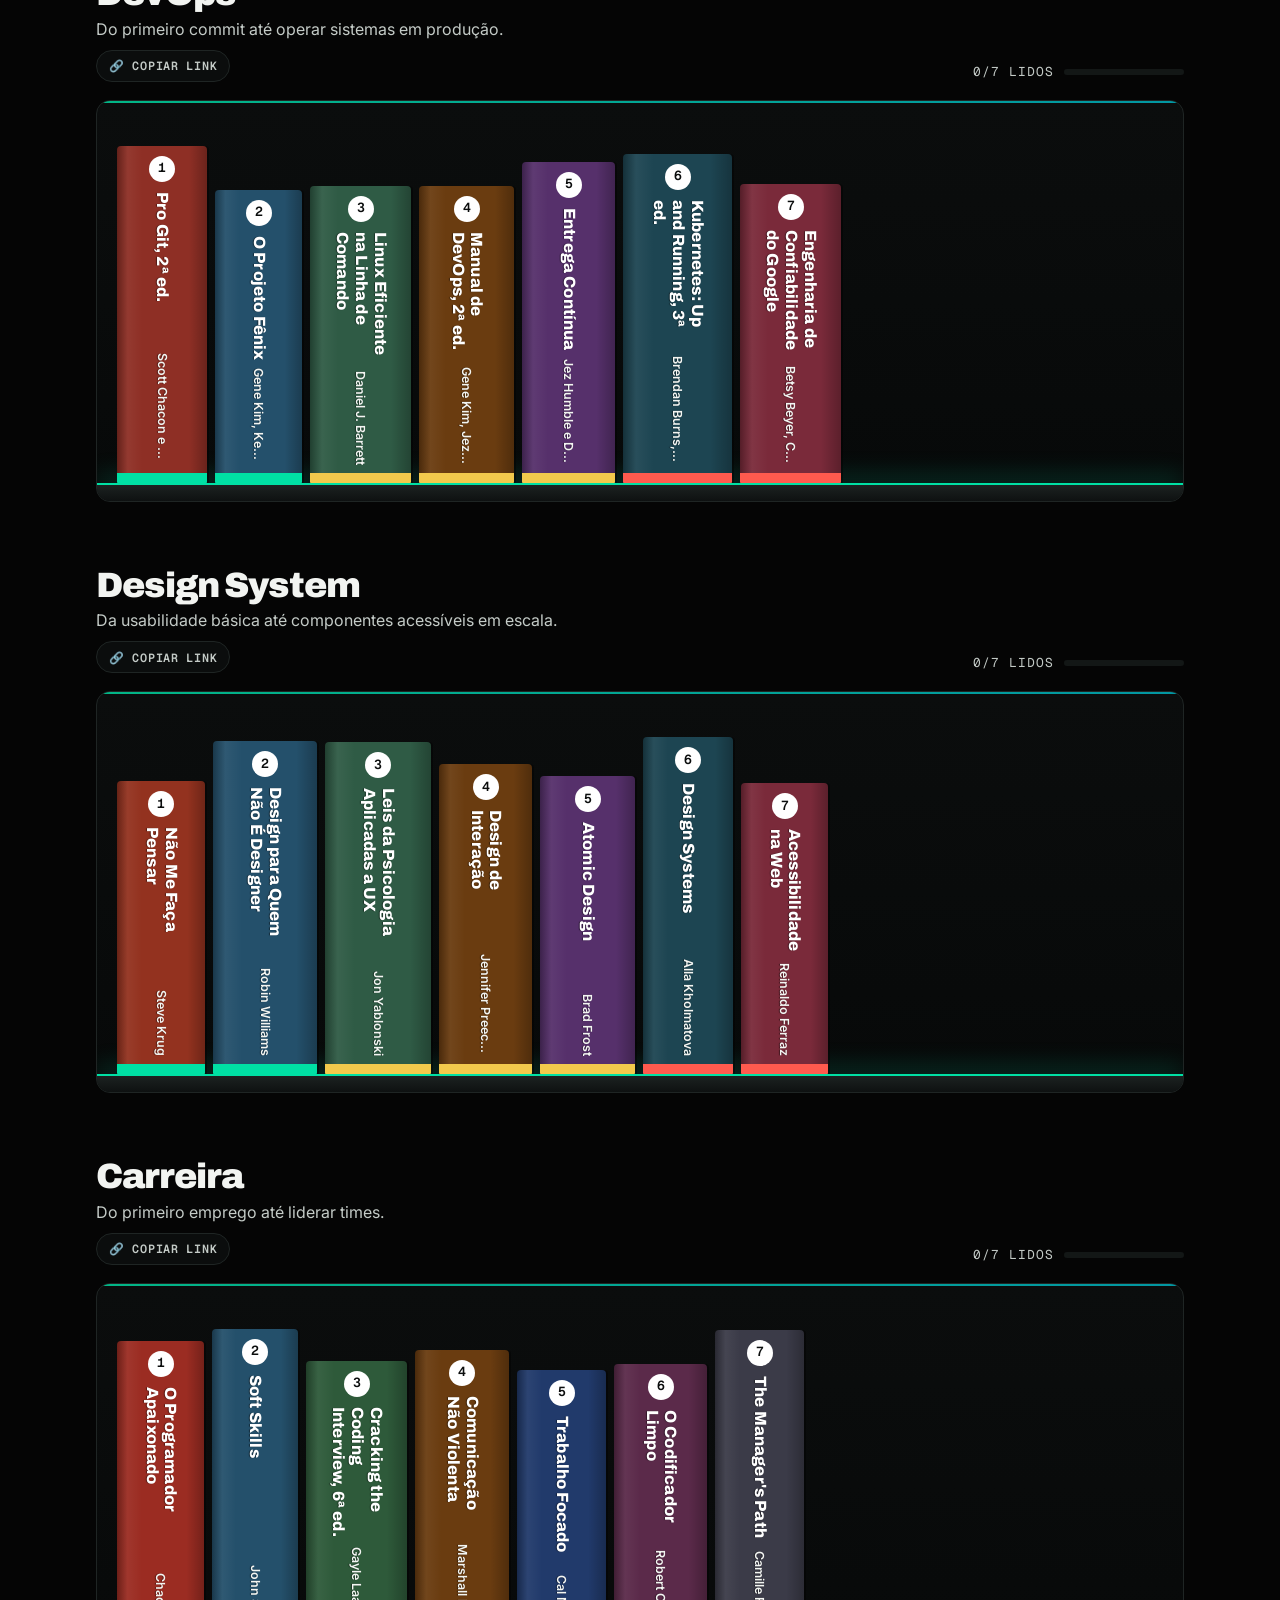
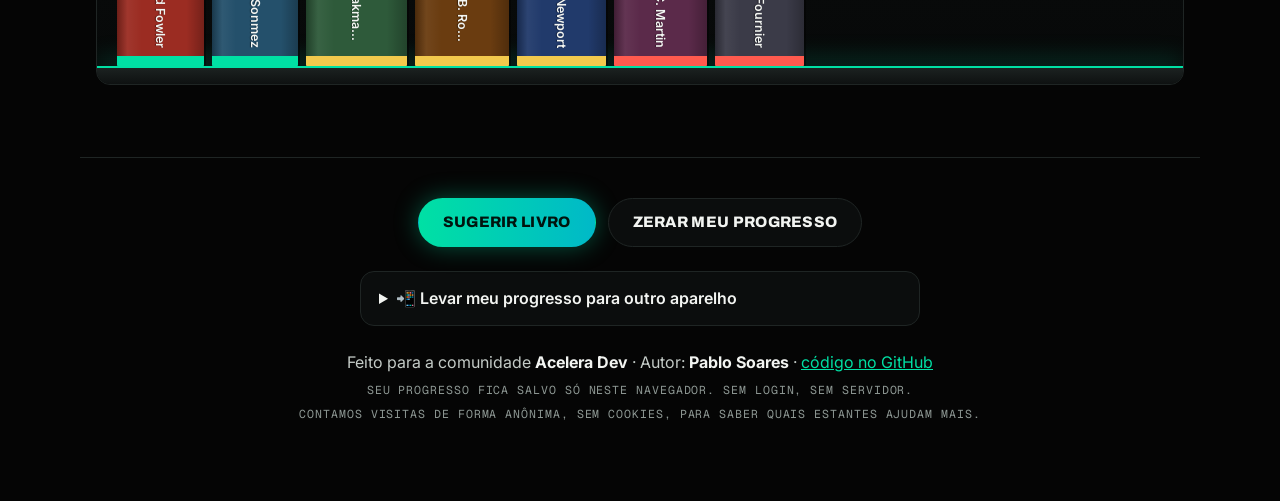
==== commit 82dfd335: "Adiciona "Levar meu progresso" e estatísticas de visita - Levar o progresso para outro aparelho sem " ====
--- a/index.html
+++ b/index.html
@@ -80,11 +80,41 @@
       <a class="botao botao--destaque" id="sugerir-livro" href="#" target="_blank" rel="noopener">Sugerir livro</a>
       <button class="botao botao--discreto" id="zerar-progresso" type="button">Zerar meu progresso</button>
     </div>
+
+    <!-- Levar o progresso para outro aparelho, sem login:
+         o que foi lido vira um código curto (ou um link) que outro navegador importa. -->
+    <details class="levar" id="levar">
+      <summary>📲 Levar meu progresso para outro aparelho</summary>
+      <div class="levar__corpo">
+        <p class="levar__dica">
+          Copie o link e abra no outro aparelho: os livros lidos aparecem lá.
+          Nada é apagado, os lidos dos dois aparelhos são somados.
+        </p>
+        <p class="levar__rotulo" id="levar-rotulo">Seu código</p>
+        <code class="levar__codigo" id="levar-codigo" aria-labelledby="levar-rotulo"></code>
+        <div class="levar__botoes">
+          <button class="botao botao--destaque" id="levar-copiar-link" type="button">Copiar link</button>
+          <button class="botao botao--discreto" id="levar-copiar-codigo" type="button">Copiar código</button>
+        </div>
+
+        <form class="levar__importar" id="levar-form">
+          <label class="levar__rotulo" for="levar-entrada">Tem um código ou link de outro aparelho?</label>
+          <div class="levar__linha">
+            <input class="busca__campo" id="levar-entrada" type="text" autocomplete="off" spellcheck="false"
+                   placeholder="Cole o código ou link">
+            <button class="botao botao--discreto" type="submit">Importar</button>
+          </div>
+        </form>
+        <p class="levar__status" id="levar-status" role="status"></p>
+      </div>
+    </details>
+
     <p>
       Feito para a comunidade <strong>Acelera Dev</strong> · Autor: <strong>Pablo Soares</strong> ·
       <a id="link-repositorio" href="#" target="_blank" rel="noopener">código no GitHub</a>
     </p>
     <p class="rodape__nota">Seu progresso fica salvo só neste navegador. Sem login, sem servidor.</p>
+    <p class="rodape__nota">Contamos visitas de forma anônima, sem cookies, para saber quais estantes ajudam mais.</p>
   </footer>
 
   <!-- ===== Painel de detalhes do livro =====
--- a/css/estilo.css
+++ b/css/estilo.css
@@ -753,6 +753,54 @@
   gap: 12px;
   margin-bottom: 24px;
 }
+/* "Levar meu progresso para outro aparelho" */
+.levar {
+  max-width: 560px;
+  margin: 0 auto 24px;
+  border: 1px solid var(--linha);
+  border-radius: var(--raio);
+  background: var(--superficie);
+  text-align: left;
+}
+.levar summary {
+  padding: 14px 18px;
+  font-weight: 600;
+  color: var(--texto);
+  cursor: pointer;
+}
+.levar summary:hover { color: var(--marca); }
+.levar__corpo { padding: 0 18px 18px; }
+.levar__dica { margin: 0 0 14px; color: var(--texto-suave); font-size: .95rem; }
+.levar__rotulo {
+  display: block;
+  margin: 14px 0 6px;
+  font-family: var(--fonte-mono);
+  font-size: .72rem;
+  font-weight: 600;
+  letter-spacing: .1em;
+  text-transform: uppercase;
+  color: var(--marca);
+}
+.levar__codigo {
+  display: block;
+  padding: 10px 12px;
+  border: 1px dashed var(--linha);
+  border-radius: 10px;
+  background: var(--fundo);
+  font-family: var(--fonte-mono);
+  font-size: .9rem;
+  color: var(--texto);
+  overflow-wrap: anywhere;
+  user-select: all;
+}
+.levar__codigo--vazio { color: var(--texto-apagado); user-select: none; }
+.levar__botoes { display: flex; flex-wrap: wrap; gap: 10px; margin-top: 12px; }
+.levar__botoes .botao { flex: 1 1 160px; }
+.levar__importar { margin-top: 8px; }
+.levar__linha { display: flex; gap: 8px; }
+.levar__linha .busca__campo { flex: 1; min-width: 0; }
+.levar__status { min-height: 1.5em; margin: 12px 0 0 !important; color: var(--marca); font-weight: 600; overflow-wrap: anywhere; }
+
 .rodape p { margin: 6px 0; }
 .rodape strong { color: var(--texto); }
 .rodape__nota {
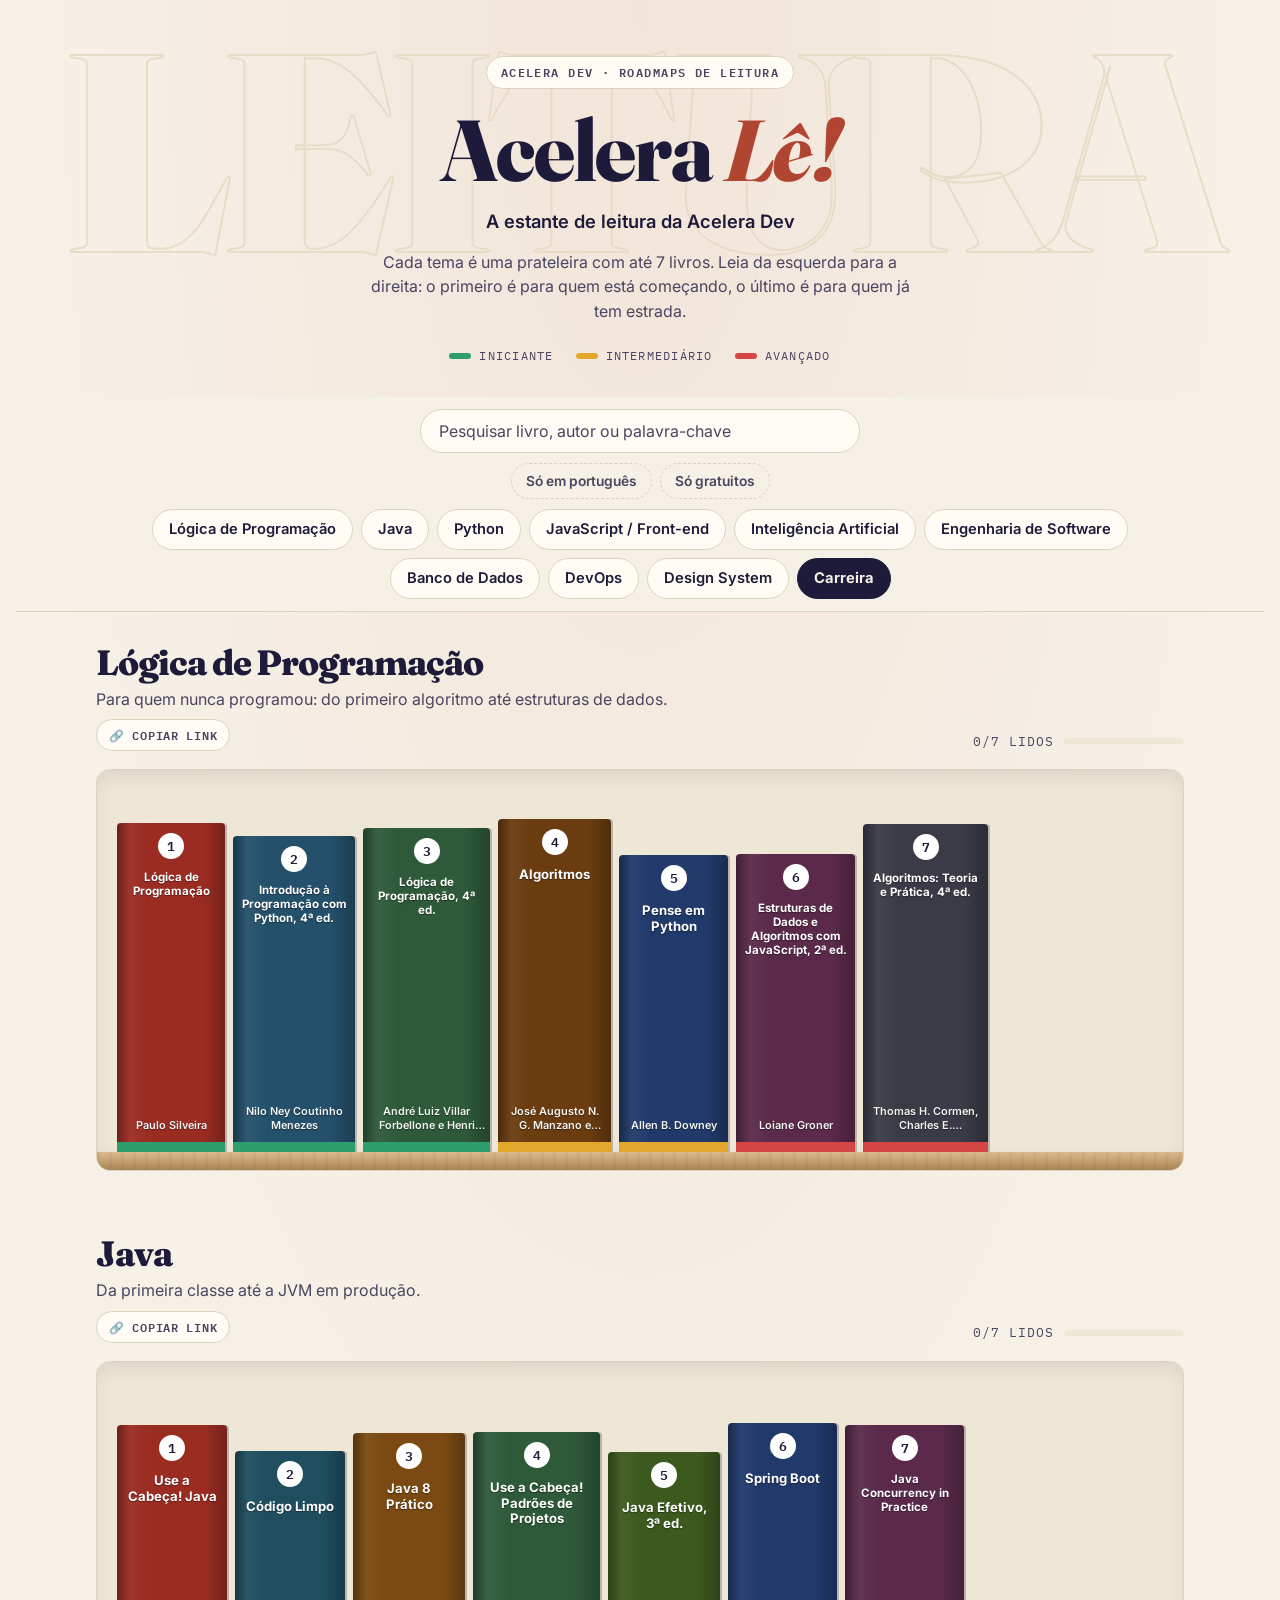
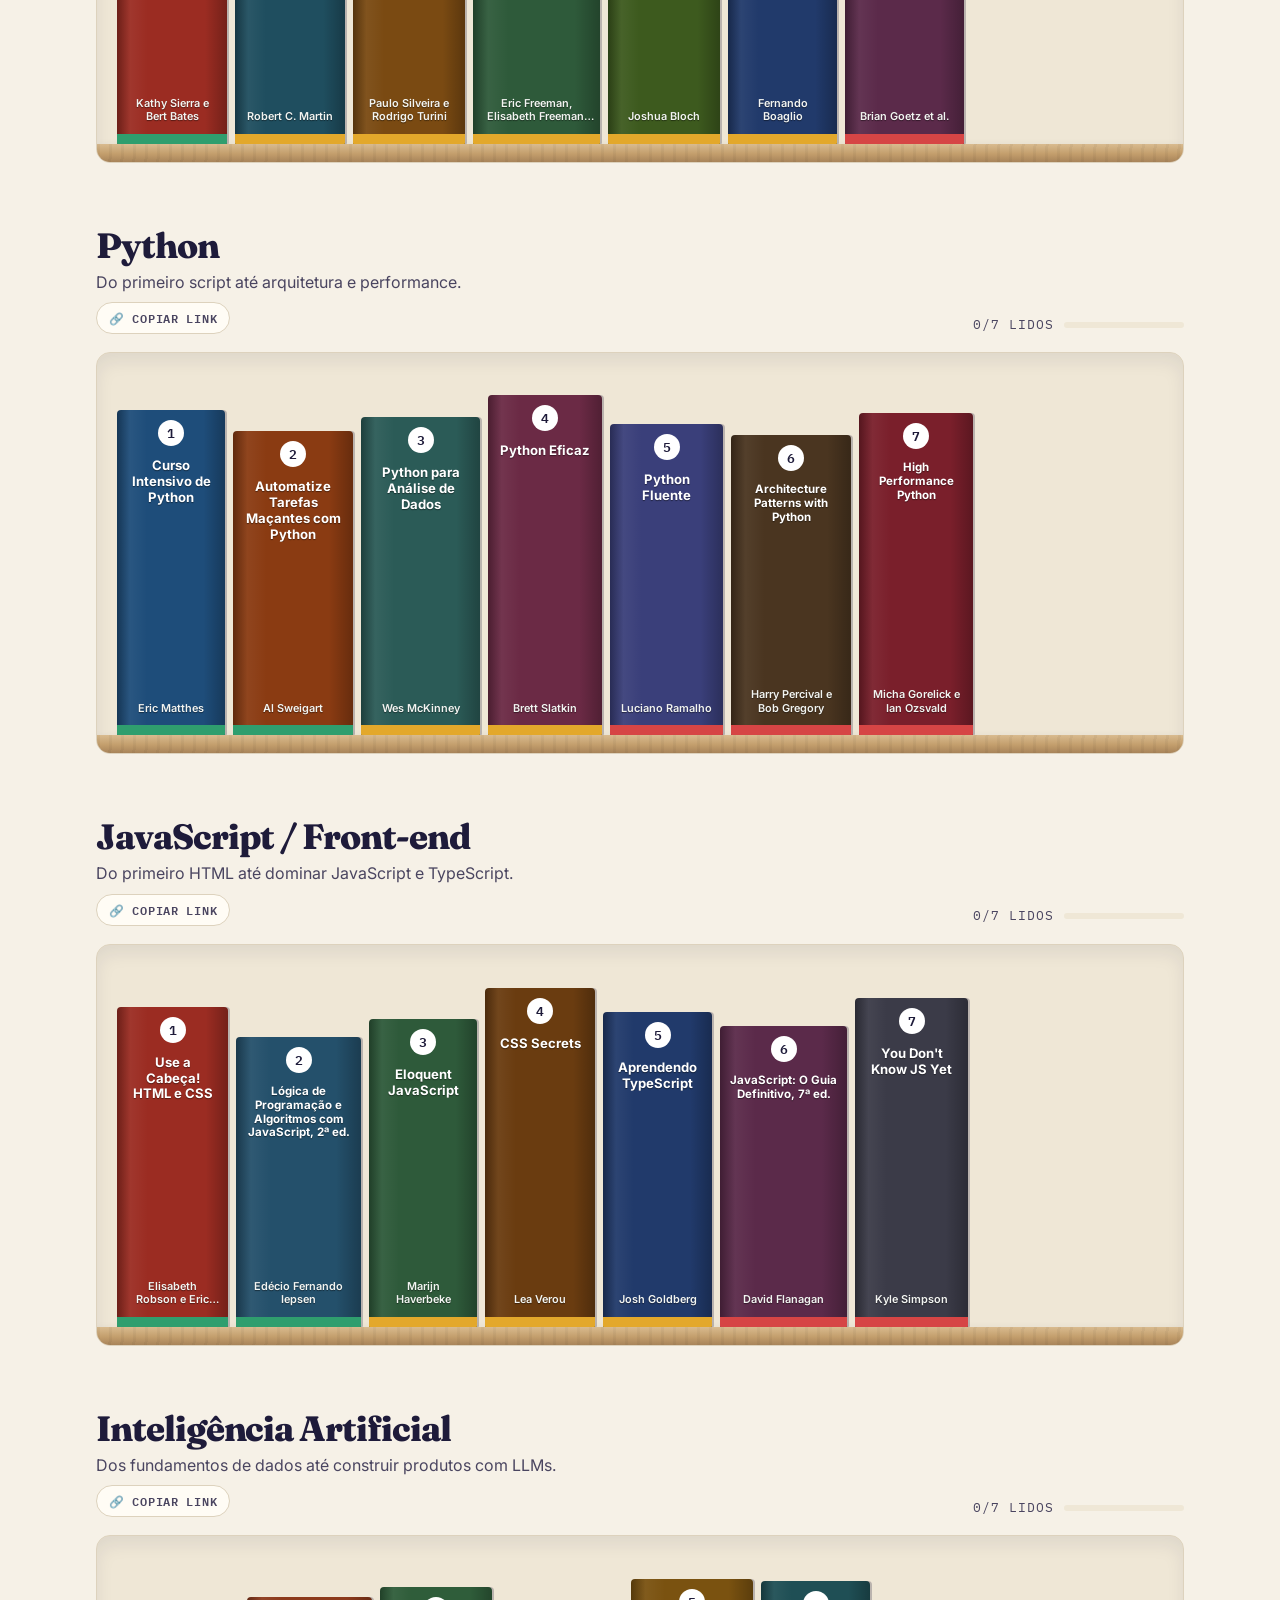
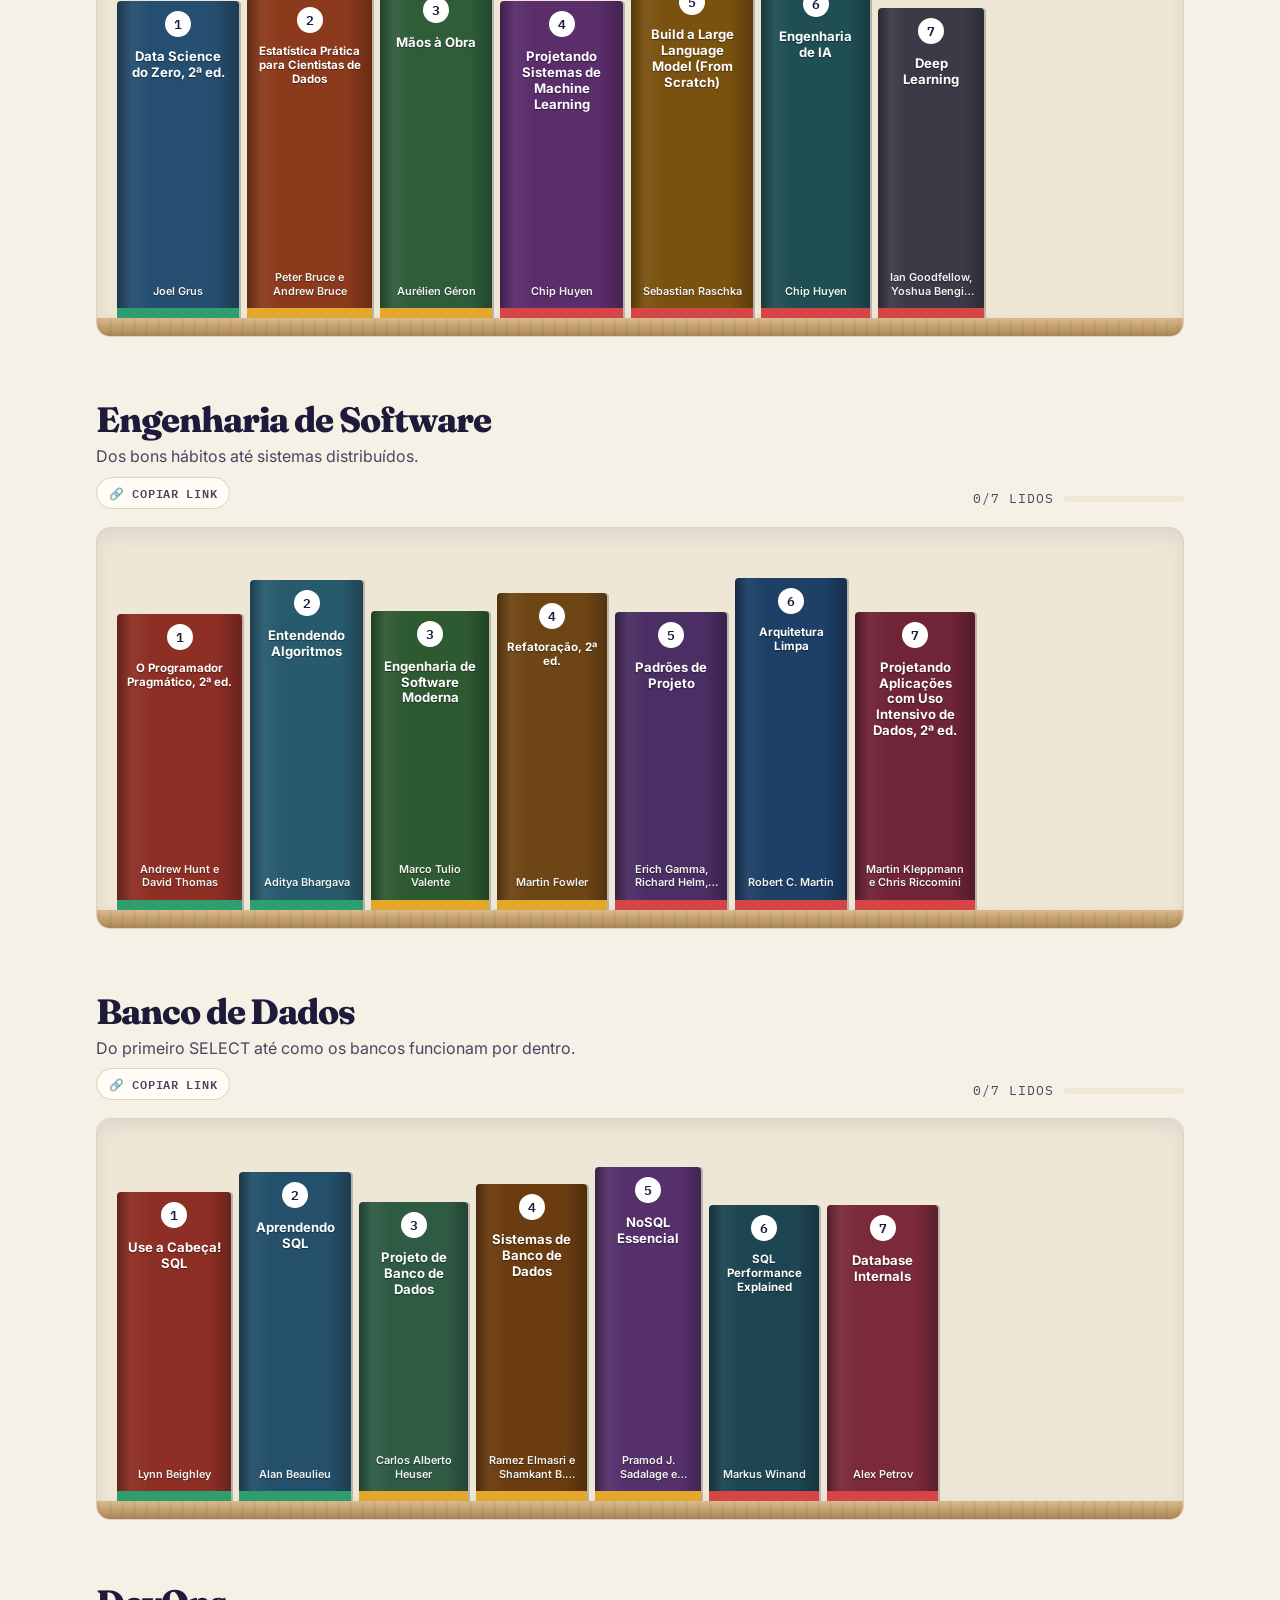
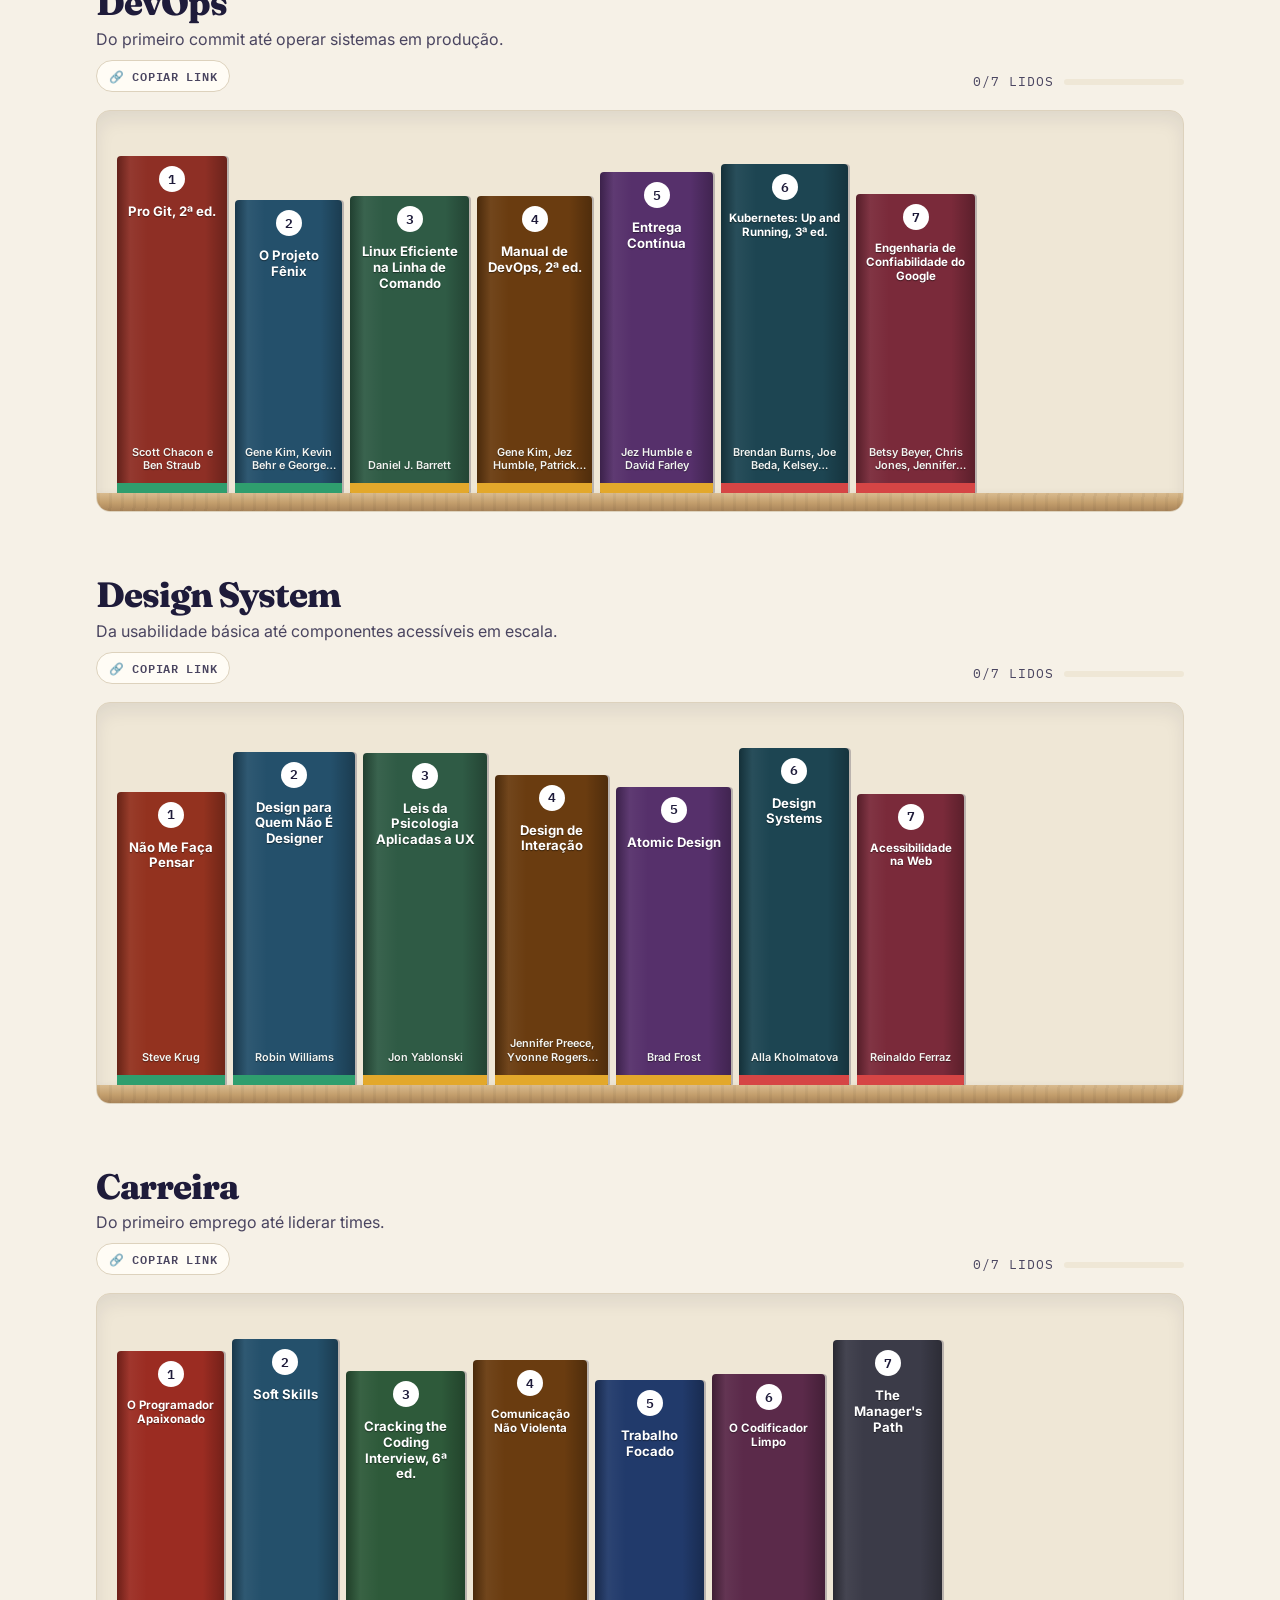
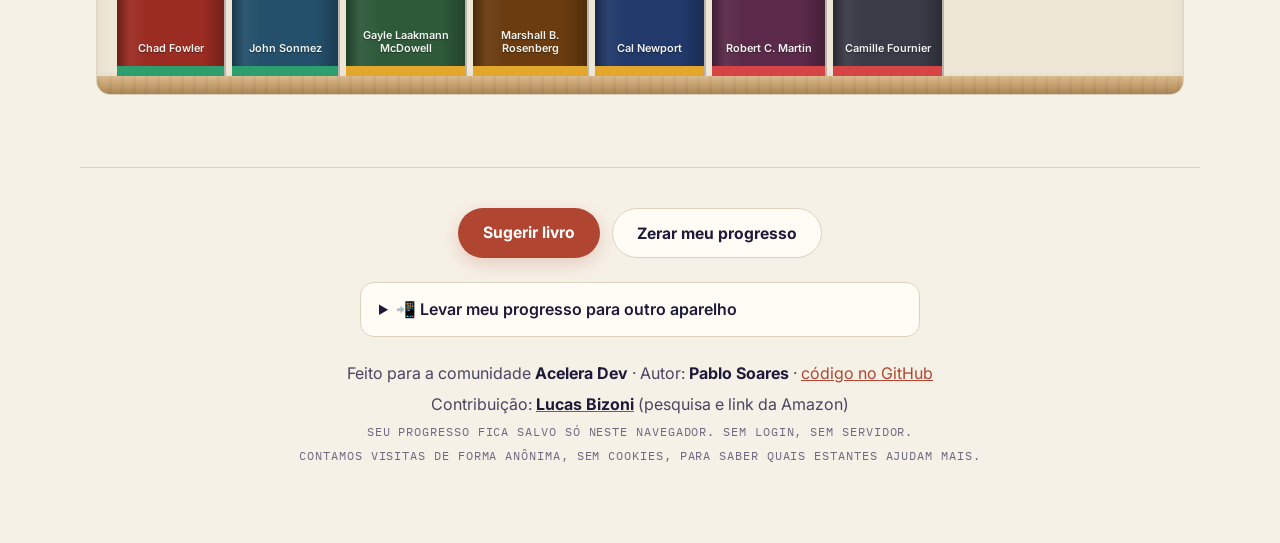
==== commit a1558bea: "Nova paleta "Papel e tinta", títulos na horizontal e capa 3D - Paleta própria (creme de papel, tinta" ====
--- a/index.html
+++ b/index.html
@@ -19,14 +19,14 @@
   <meta property="og:image:height" content="630">
   <meta property="og:image:alt" content="Acelera Lê!: uma estante com 7 livros, do iniciante ao avançado">
   <meta name="twitter:card" content="summary_large_image">
-  <meta name="theme-color" content="#050505">
-  <!-- Fontes do tema da Acelera Dev. Sem internet, o site usa as fontes do sistema. -->
+  <meta name="theme-color" content="#f6f1e7">
+  <!-- Fontes (Fraunces, Inter e IBM Plex Mono). Sem internet, o site usa as fontes do sistema. -->
   <link rel="preconnect" href="https://fonts.googleapis.com">
   <link rel="preconnect" href="https://fonts.gstatic.com" crossorigin>
-  <link rel="stylesheet" href="https://fonts.googleapis.com/css2?family=Archivo:wght@700;800;900&family=Geist+Mono:wght@500;600&family=Inter:wght@400;500;600;700&display=swap">
+  <link rel="stylesheet" href="https://fonts.googleapis.com/css2?family=Fraunces:ital,opsz,wght@0,9..144,600;0,9..144,800;1,9..144,800&family=IBM+Plex+Mono:wght@500;600&family=Inter:wght@400;500;600;700&display=swap">
   <link rel="stylesheet" href="css/estilo.css">
-  <!-- Ícone da aba: dois livros nas cores da marca, desenhados em SVG -->
-  <link rel="icon" href="data:image/svg+xml,%3Csvg xmlns='http://www.w3.org/2000/svg' viewBox='0 0 32 32'%3E%3Crect x='6' y='3' width='9' height='26' rx='1.5' fill='%2300E0A4'/%3E%3Crect x='17' y='6' width='9' height='23' rx='1.5' fill='%2300B9C8'/%3E%3C/svg%3E">
+  <!-- Ícone da aba: dois livros (terracota e azul-tinta), desenhados em SVG -->
+  <link rel="icon" href="data:image/svg+xml,%3Csvg xmlns='http://www.w3.org/2000/svg' viewBox='0 0 32 32'%3E%3Crect x='6' y='3' width='9' height='26' rx='1.5' fill='%23C8553D'/%3E%3Crect x='17' y='6' width='9' height='23' rx='1.5' fill='%232E4A7D'/%3E%3C/svg%3E">
 </head>
 <body>
   <a class="pular" href="#estantes">Pular para as estantes</a>
@@ -113,6 +113,10 @@
       Feito para a comunidade <strong>Acelera Dev</strong> · Autor: <strong>Pablo Soares</strong> ·
       <a id="link-repositorio" href="#" target="_blank" rel="noopener">código no GitHub</a>
     </p>
+    <p>
+      Contribuição: <a href="https://github.com/LukaszBizoni" target="_blank" rel="noopener"><strong>Lucas Bizoni</strong></a>
+      (pesquisa e link da Amazon)
+    </p>
     <p class="rodape__nota">Seu progresso fica salvo só neste navegador. Sem login, sem servidor.</p>
     <p class="rodape__nota">Contamos visitas de forma anônima, sem cookies, para saber quais estantes ajudam mais.</p>
   </footer>
--- a/css/estilo.css
+++ b/css/estilo.css
@@ -1,8 +1,8 @@
 /* =========================================================
    Acelera Lê! · estilos
-   Visual inspirado no tema da Acelera Dev: fundo quase preto,
-   verde-água em degradê, títulos em Archivo bem pesado,
-   texto em Inter e rótulos em Geist Mono.
+   Paleta "Papel e tinta": fundo creme de papel, texto azul-marinho
+   de tinta e destaque terracota. Títulos em Fraunces (serifada, com
+   cara de livro), texto em Inter e rótulos em IBM Plex Mono.
 
    Organização: 1) variáveis  2) base  3) topo  4) estantes
    5) lombadas  6) painel  7) rodapé  8) celular
@@ -10,31 +10,33 @@
 
 /* ---------- 1) Variáveis (cores e medidas) ---------- */
 :root {
-  --fundo: #050505;
-  --superficie: #0b0d0d;      /* cartões e painel */
-  --superficie-2: #131716;
-  --texto: #f2f4f1;
-  --texto-suave: #c4cbc7;     /* passa no WCAG AA sobre o fundo */
-  --texto-apagado: #8e9894;   /* só para detalhes, nunca para texto longo */
-  --linha: #1f2524;
-
-  /* Verde-água da marca */
-  --marca: #00e0a4;
-  --marca-2: #00b9c8;
-  --degrade: linear-gradient(90deg, var(--marca) 0%, var(--marca-2) 100%);
-  --texto-sobre-marca: #00140e;
-  --brilho: 0 0 24px rgba(0, 224, 164, .35);
+  --fundo: #f6f1e7;           /* creme de papel */
+  --superficie: #fffcf5;      /* cartões, campos e painel (papel mais claro) */
+  --superficie-2: #efe7d6;    /* nicho da prateleira e fundos discretos */
+  --texto: #1e1b3a;           /* tinta azul-marinho (14,6:1 sobre o fundo) */
+  --texto-suave: #4a4560;     /* 8:1 sobre o fundo */
+  --texto-apagado: #6e6880;   /* 4,7:1: só para detalhes, nunca texto longo */
+  --linha: #ddd2bd;
+
+  /* Terracota da marca. --marca é o tom de texto/botão (passa no AA);
+     --marca-clara é só decorativa (fita, detalhes). */
+  --marca: #b04632;
+  --marca-clara: #c8553d;
+  --marca-2: #2e4a7d;         /* azul-tinta, cor de apoio */
+  --degrade: linear-gradient(90deg, var(--marca-clara) 0%, var(--marca) 100%);
+  --texto-sobre-marca: #ffffff;
+  --brilho: 0 6px 18px rgba(176, 70, 50, .22);
 
   /* Níveis (faixa na base da lombada) */
-  --iniciante: #00e0a4;
-  --intermediario: #f2c94c;
-  --avancado: #ff5a4e;
+  --iniciante: #2f9e6e;
+  --intermediario: #e3a82b;
+  --avancado: #d64545;
 
   --raio: 14px;
   --largura-max: 1120px;
   --fonte: "Inter", "Segoe UI", system-ui, -apple-system, Roboto, Arial, sans-serif;
-  --fonte-titulo: "Archivo", "Segoe UI", system-ui, sans-serif;
-  --fonte-mono: "Geist Mono", ui-monospace, "Cascadia Mono", Consolas, monospace;
+  --fonte-titulo: "Fraunces", Georgia, "Times New Roman", serif;
+  --fonte-mono: "IBM Plex Mono", ui-monospace, "Cascadia Mono", Consolas, monospace;
 }
 
 /* ---------- 2) Base ---------- */
@@ -52,13 +54,13 @@
   font-size: 16px;
   line-height: 1.55;
   -webkit-font-smoothing: antialiased;
-  /* Um brilho verde bem discreto no alto da página */
-  background-image: radial-gradient(ellipse 70% 35% at 50% 0%, rgba(0, 224, 164, .10) 0%, transparent 70%);
+  /* Um tom quente bem discreto no alto da página, como luz de luminária */
+  background-image: radial-gradient(ellipse 70% 35% at 50% 0%, rgba(200, 85, 61, .08) 0%, transparent 70%);
   background-repeat: no-repeat;
 }
 
 a { color: var(--marca); }
-a:hover { color: #5cf0c8; }
+a:hover { color: #8f3626; }
 
 /* Contorno de foco bem visível para quem navega pelo teclado */
 :focus-visible {
@@ -109,24 +111,23 @@
   padding: 12px 24px;
   border-radius: 999px;
   border: 1px solid transparent;
-  font-family: var(--fonte-titulo);
-  font-size: .95rem;
-  font-weight: 800;
-  letter-spacing: .02em;
-  text-transform: uppercase;
+  font-family: var(--fonte);
+  font-size: .98rem;
+  font-weight: 700;
   text-decoration: none;
   cursor: pointer;
   transition: transform .15s ease, box-shadow .15s ease, border-color .15s ease;
 }
 .botao--destaque {
-  background: var(--degrade);
+  background: var(--marca);
   color: var(--texto-sobre-marca);
   box-shadow: var(--brilho);
 }
 .botao--destaque:hover {
   color: var(--texto-sobre-marca);
   transform: translateY(-1px);
-  box-shadow: 0 0 34px rgba(0, 224, 164, .5);
+  background: #9a3b29;
+  box-shadow: 0 8px 22px rgba(176, 70, 50, .3);
 }
 .botao--discreto {
   background: var(--superficie);
@@ -155,7 +156,7 @@
   line-height: 1;
   letter-spacing: -.04em;
   color: transparent;
-  -webkit-text-stroke: 2px #141918;
+  -webkit-text-stroke: 2px #e7dcc6;
   white-space: nowrap;
   pointer-events: none;
   user-select: none;
@@ -182,18 +183,15 @@
 .logo {
   margin: 0;
   font-family: var(--fonte-titulo);
-  font-weight: 900;
-  font-size: clamp(2.8rem, 9vw, 5rem);
-  line-height: .95;
-  letter-spacing: -.035em;
-  text-transform: uppercase;
-}
-/* "LÊ!" com o degradê da marca */
+  font-weight: 800;
+  font-size: clamp(3rem, 10vw, 5.4rem);
+  line-height: 1;
+  letter-spacing: -.02em;
+}
+/* "Lê!" em terracota e itálico, como uma assinatura */
 .logo span {
-  background: var(--degrade);
-  -webkit-background-clip: text;
-  background-clip: text;
-  color: transparent;
+  color: var(--marca);
+  font-style: italic;
 }
 .subtitulo {
   margin: 14px 0 0;
@@ -237,7 +235,7 @@
   z-index: 5;
   margin-top: 32px;
   padding: 12px 0;
-  background: rgba(5, 5, 5, .9);
+  background: rgba(246, 241, 231, .92);
   backdrop-filter: blur(8px);
   border-bottom: 1px solid var(--linha);
 }
@@ -290,11 +288,10 @@
 }
 .chip:hover { border-color: var(--marca); }
 .chip[aria-current="true"] {
-  background: var(--degrade);
-  border-color: transparent;
-  color: var(--texto-sobre-marca);
+  background: var(--texto);
+  border-color: var(--texto);
+  color: var(--fundo);
   font-weight: 700;
-  box-shadow: var(--brilho);
 }
 
 /* Filtros "Só em português" / "Só gratuitos": pílulas que acendem quando ligadas */
@@ -322,7 +319,7 @@
 .filtro:hover { border-color: var(--marca); color: var(--texto); }
 .filtro[aria-pressed="true"] {
   border: 1px solid var(--marca);
-  background: rgba(0, 224, 164, .12);
+  background: rgba(176, 70, 50, .10);
   color: var(--marca);
 }
 .filtro[aria-pressed="true"]::before { content: "✓ "; }
@@ -337,7 +334,7 @@
   border-radius: 50%;
   background: var(--marca);
 }
-.chip--achado[aria-current="true"]::after { background: var(--texto-sobre-marca); }
+.chip--achado[aria-current="true"]::after { background: var(--fundo); }
 
 /* ---------- 4) Estantes ---------- */
 .estantes {
@@ -368,7 +365,7 @@
 .estante__nome {
   margin: 0;
   font-family: var(--fonte-titulo);
-  font-weight: 900;
+  font-weight: 800;
   font-size: clamp(1.7rem, 4vw, 2.2rem);
   line-height: 1.1;
   letter-spacing: -.03em;
@@ -427,24 +424,17 @@
   transition: width .3s ease;
 }
 
-/* A prateleira: um cartão escuro com borda em degradê no topo,
-   e os livros em pé sobre a "tábua" iluminada */
+/* A prateleira: o nicho da estante, com os livros em pé sobre a tábua de madeira */
 .prateleira {
   position: relative;
   padding: 32px 20px 0;
   border: 1px solid var(--linha);
   border-radius: var(--raio);
-  background: linear-gradient(180deg, var(--superficie) 0%, #070909 100%);
+  background: var(--superficie-2);
+  box-shadow: inset 0 8px 18px rgba(30, 27, 58, .08);
   overflow: hidden;
 }
-.prateleira::before {
-  content: "";
-  position: absolute;
-  inset: 0 0 auto 0;
-  height: 2px;
-  background: var(--degrade);
-  opacity: .8;
-}
+.prateleira::before { content: none; }
 /* Pesquisa: a estante que tem o livro procurado acende (borda e brilho da marca) */
 .prateleira { transition: border-color .25s ease, box-shadow .25s ease; }
 .estante--achada .prateleira {
@@ -467,15 +457,16 @@
   list-style: none;
   min-height: 350px;
 }
-.prateleira__livros li { display: flex; }
-
-/* A tábua: grafite com uma linha de luz verde em cima */
+.prateleira__livros li { display: flex; position: relative; }
+
+/* A tábua: madeira clara, como uma estante de verdade */
 .prateleira__tabua {
   height: 18px;
   margin: 0 -20px;
-  background: linear-gradient(180deg, #1c2221 0%, #0e1111 100%);
-  border-top: 2px solid var(--marca);
-  box-shadow: 0 -8px 24px rgba(0, 224, 164, .18);
+  background:
+    repeating-linear-gradient(92deg, rgba(0,0,0,.04) 0 3px, transparent 3px 12px),
+    linear-gradient(180deg, #d9bb8f 0%, #c39e6c 55%, #a8845a 100%);
+  box-shadow: 0 6px 12px rgba(30, 27, 58, .18);
 }
 
 /* ---------- 5) Lombadas ---------- */
@@ -499,28 +490,33 @@
   color: #ffffff;
   font: inherit;
   cursor: pointer;
-  box-shadow: 2px 0 0 rgba(0,0,0,.4);
+  box-shadow: 2px 0 0 rgba(30, 27, 58, .25);
   /* Letras mais definidas */
   -webkit-font-smoothing: antialiased;
   text-rendering: optimizeLegibility;
+  /* Profundidade para a capa abrir em 3D */
+  perspective: 900px;
   transition: transform .18s ease, box-shadow .18s ease, opacity .25s ease, filter .25s ease;
 }
 /* Pesquisa: o livro que não bate fica escuro e levemente desfocado (continua no lugar) */
 .lombada--apagada {
   opacity: .4;
-  filter: blur(1.5px) brightness(.6);
+  filter: grayscale(.7) blur(1px);
 }
 /* Livro "sai" da prateleira ao passar o mouse ou receber foco pelo teclado.
    O hover só vale em aparelhos com mouse: no celular ele ficaria "preso" depois do toque. */
 @media (hover: hover) {
   .lombada:hover {
+    z-index: 5; /* fica na frente dos vizinhos enquanto a capa está aberta */
     transform: translateY(-14px);
-    box-shadow: 0 16px 24px rgba(0,0,0,.6), 0 0 0 2px rgba(0, 224, 164, .55);
+    box-shadow: 0 14px 22px rgba(30, 27, 58, .28), 0 0 0 2px rgba(176, 70, 50, .55);
   }
 }
-.lombada:focus-visible {
+.lombada:focus-visible,
+.lombada--aberta {
+  z-index: 5;
   transform: translateY(-14px);
-  box-shadow: 0 16px 24px rgba(0,0,0,.6), 0 0 0 2px rgba(0, 224, 164, .55);
+  box-shadow: 0 14px 22px rgba(30, 27, 58, .28), 0 0 0 2px rgba(176, 70, 50, .55);
 }
 .lombada:focus-visible { outline-offset: 2px; }
 
@@ -532,42 +528,149 @@
   width: 26px; height: 26px;
   border-radius: 50%;
   background: #ffffff;
-  color: #0b0d0d;
+  color: #1e1b3a;
   font-family: var(--fonte-mono);
   font-size: .82rem;
   font-weight: 600;
 }
 
-/* Título escrito em pé */
+/* Título na horizontal: lê sem virar a cabeça.
+   Quebra em várias linhas (com hifenização em português) e corta depois de 7 linhas. */
 .lombada__titulo {
-  flex: 1;
-  min-height: 0;
-  margin-top: 10px;
-  writing-mode: vertical-rl;
+  width: 100%;
+  margin-top: 12px;
+  padding: 0 6px;
+  font-family: var(--fonte);
+  font-size: .82rem;
+  font-weight: 700;
+  line-height: 1.2;
+  text-align: center;
+  text-shadow: 0 1px 1px rgba(0, 0, 0, .45);
+  hyphens: auto;
+  overflow-wrap: break-word;
+  display: -webkit-box;
+  -webkit-box-orient: vertical;
+  -webkit-line-clamp: 7;
+  overflow: hidden;
+}
+.lombada--titulo-compacto .lombada__titulo { font-size: .72rem; padding: 0 4px; }
+/* Autor embaixo, também na horizontal (até 2 linhas) */
+.lombada__autor {
+  width: 100%;
+  margin: auto 0 10px;   /* "auto" empurra o autor para a base da lombada */
+  padding: 0 6px;
+  font-size: .68rem;
+  font-weight: 600;
+  line-height: 1.25;
+  text-align: center;
+  color: #f3f5f2;
+  text-shadow: 0 1px 1px rgba(0, 0, 0, .45);
+  display: -webkit-box;
+  -webkit-box-orient: vertical;
+  -webkit-line-clamp: 2;
+  overflow: hidden;
+}
+
+/* ---- Capa 3D: abre como uma porta, presa na lateral da lombada ----
+   Fechada, ela fica "de lado" (girada 90°) e não aparece.
+   Abre ao passar o mouse, ao focar pelo teclado ou no primeiro toque no celular.
+   É desenhada em CSS: o projeto não usa imagens de capas reais. */
+.lombada__capa {
+  --largura-capa: 180px;
+  position: absolute;
+  top: 0;
+  left: 100%;                       /* presa na lateral direita da lombada */
+  width: var(--largura-capa);
+  height: 100%;
+  display: flex;
+  flex-direction: column;
+  gap: 8px;
+  padding: 16px 14px 0;
+  border-radius: 2px 6px 6px 2px;
+  background-color: var(--cor, #444);
+  background-image:
+    linear-gradient(90deg, rgba(0,0,0,.28) 0, rgba(0,0,0,0) 14px),
+    linear-gradient(160deg, rgba(255,255,255,.14) 0%, rgba(255,255,255,0) 45%, rgba(0,0,0,.18) 100%);
+  box-shadow: 6px 10px 22px rgba(30, 27, 58, .30);
+  color: #ffffff;
+  text-align: left;
+  transform-origin: left center;    /* a "dobradiça" é a lateral da lombada */
+  transform: rotateY(-90deg);
+  opacity: 0;
+  pointer-events: none;
+  backface-visibility: hidden;
+  transition: transform .38s cubic-bezier(.2, .7, .2, 1), opacity .2s ease;
+}
+/* Livros perto da borda direita abrem a capa para a esquerda (o JS decide) */
+.lombada--capa-esquerda .lombada__capa {
+  left: auto;
+  right: 100%;
+  border-radius: 6px 2px 2px 6px;
+  background-image:
+    linear-gradient(270deg, rgba(0,0,0,.28) 0, rgba(0,0,0,0) 14px),
+    linear-gradient(200deg, rgba(255,255,255,.14) 0%, rgba(255,255,255,0) 45%, rgba(0,0,0,.18) 100%);
+  transform-origin: right center;
+  transform: rotateY(90deg);
+}
+@media (hover: hover) {
+  .lombada:hover .lombada__capa { transform: rotateY(0); opacity: 1; pointer-events: auto; }
+}
+.lombada:focus-visible .lombada__capa,
+.lombada--aberta .lombada__capa { transform: rotateY(0); opacity: 1; pointer-events: auto; }
+
+.capa__nivel {
+  font-family: var(--fonte-mono);
+  font-size: .66rem;
+  font-weight: 600;
+  letter-spacing: .08em;
+  text-transform: uppercase;
+  opacity: .9;
+}
+.capa__titulo {
   font-family: var(--fonte-titulo);
-  font-size: 1.02rem;
+  font-size: 1.08rem;
   font-weight: 800;
   line-height: 1.15;
-  letter-spacing: .01em;
-  text-shadow: 0 1px 1px rgba(0, 0, 0, .45);
-  /* Até 3 colunas de texto (3 × line-height): o corte cai entre colunas, nunca no meio da letra */
-  max-width: 3.45em;
+  text-shadow: 0 1px 2px rgba(0, 0, 0, .35);
+  hyphens: auto;
+  overflow-wrap: break-word;
+  display: -webkit-box;
+  -webkit-box-orient: vertical;
+  -webkit-line-clamp: 6;
   overflow: hidden;
-  text-align: start;
-}
-.lombada__autor {
-  flex: none;
-  max-height: 34%;
-  margin: 8px 0 8px;
-  writing-mode: vertical-rl;
-  font-size: .78rem;
-  font-weight: 600;
-  color: #f3f5f2;
-  text-shadow: 0 1px 1px rgba(0, 0, 0, .45);
-  white-space: nowrap;
+}
+.capa__subtitulo {
+  font-size: .72rem;
+  line-height: 1.3;
+  opacity: .9;
+  display: -webkit-box;
+  -webkit-box-orient: vertical;
+  -webkit-line-clamp: 3;
   overflow: hidden;
-  text-overflow: ellipsis;
-}
+}
+/* Nenhuma parte da capa encolhe: assim nunca aparece uma linha cortada ao meio */
+.lombada__capa > * { flex: none; }
+.lombada__capa { overflow: hidden; }
+.capa__autor {
+  margin-top: auto;     /* autor e dica ficam na base da capa */
+  font-size: .76rem;
+  font-weight: 600;
+  line-height: 1.3;
+}
+/* Dica do segundo toque: só aparece quando a capa foi aberta por toque */
+.capa__dica {
+  display: none;
+  font-size: .66rem;
+  opacity: .85;
+}
+.lombada--aberta .capa__dica { display: block; }
+.capa__faixa {
+  height: 10px;
+  margin: 4px -14px 0;
+}
+.lombada--iniciante .capa__faixa { background: var(--iniciante); }
+.lombada--intermediario .capa__faixa { background: var(--intermediario); }
+.lombada--avancado .capa__faixa { background: var(--avancado); }
 
 /* Faixa de nível na base */
 .lombada__nivel {
@@ -625,11 +728,11 @@
   border-left: 1px solid var(--linha);
   background: var(--superficie);
   color: var(--texto);
-  box-shadow: -24px 0 48px rgba(0,0,0,.6);
+  box-shadow: -24px 0 48px rgba(30, 27, 58, .18);
   overflow-y: auto;
 }
 .painel[open] { animation: entrar-lado .22s ease-out; }
-.painel::backdrop { background: rgba(0, 0, 0, .7); }
+.painel::backdrop { background: rgba(30, 27, 58, .45); }
 
 @keyframes entrar-lado {
   from { transform: translateX(40px); opacity: 0; }
@@ -677,7 +780,7 @@
 .painel__titulo {
   margin: 0 40px 4px 0;
   font-family: var(--fonte-titulo);
-  font-weight: 900;
+  font-weight: 800;
   font-size: 1.75rem;
   line-height: 1.1;
   letter-spacing: -.02em;
@@ -728,8 +831,8 @@
   margin-left: 6px;
   padding: 1px 8px;
   border-radius: 999px;
-  background: #2e2a12;
-  color: #f7dc8a;
+  background: #f7e7b5;
+  color: #6b4e00;
   font-family: var(--fonte-mono);
   font-size: .72rem;
   font-weight: 600;
@@ -833,24 +936,40 @@
   .estante { display: none; margin-bottom: 32px; }
   .estante.estante--ativa { display: block; }
 
-  .prateleira { padding: 28px 8px 0; }
-  .prateleira__tabua { margin: 0 -8px; }
-  .prateleira__livros { gap: 3px; min-height: 290px; }
-
-  /* 7 lombadas dividem a largura disponível */
-  .prateleira__livros li { flex: 1 1 0; min-width: 0; }
+  .prateleira { padding: 10px 0 0; }
+  .prateleira__tabua { margin: 0; }
+
+  /* Com o título na horizontal, as lombadas precisam de largura para ler.
+     Por isso no celular a prateleira rola para o lado (só ela, não a página),
+     parando em cada livro. O espaço em cima é para o livro "sair" ao ser tocado. */
+  .prateleira__livros {
+    gap: 6px;
+    min-height: 300px;
+    padding: 22px 12px 0;
+    overflow-x: auto;
+    overflow-y: hidden;
+    scroll-snap-type: x proximity;
+    scroll-padding: 0 12px;
+    scrollbar-width: thin;
+  }
+  .prateleira__livros li { flex: none; scroll-snap-align: start; }
   .lombada {
-    width: 100%;
-    max-width: var(--largura);
+    width: calc(var(--largura) * .86);
     height: calc(var(--altura) * .8);
     padding: 8px 2px 0;
   }
   .lombada__degrau { width: 22px; height: 22px; font-size: .74rem; }
-  .lombada__titulo { font-size: .86rem; max-width: 2.3em; } /* 2 colunas no celular */
-  .lombada__autor { font-size: .7rem; }
+  .lombada__titulo { font-size: .76rem; padding: 0 4px; }
+  .lombada--titulo-compacto .lombada__titulo { font-size: .66rem; padding: 0 3px; }
+  .lombada__autor { font-size: .64rem; padding: 0 4px; }
   .lombada__nivel { width: calc(100% + 4px); margin: 0 -2px; }
   .lombada--lido .lombada__fita { right: 4px; width: 10px; }
   .lombada--lido .lombada__check { right: 2px; }
+  .lombada__capa { --largura-capa: 158px; padding: 12px 12px 0; }
+  .capa__titulo { font-size: .98rem; -webkit-line-clamp: 5; }
+  /* Capa estreita no celular: o subtítulo fica só no painel de detalhes */
+  .capa__subtitulo { display: none; }
+  .capa__faixa { margin: 4px -12px 0; }
 
   /* Painel vira gaveta que sobe de baixo */
   .painel {
@@ -860,7 +979,7 @@
     max-height: 88vh;
     border-left: 0;
     border-radius: 20px 20px 0 0;
-    box-shadow: 0 -24px 48px rgba(0,0,0,.6);
+    box-shadow: 0 -24px 48px rgba(30, 27, 58, .18);
   }
   .painel[open] { animation: entrar-baixo .24s ease-out; }
   .painel__caixa { border-radius: 20px 20px 0 0; padding: 24px 16px 28px; }
@@ -874,6 +993,6 @@
 /* Quem prefere menos movimento não vê animações */
 @media (prefers-reduced-motion: reduce) {
   html { scroll-behavior: auto; }
-  .lombada, .progresso__preenchido, .botao { transition: none; }
+  .lombada, .lombada__capa, .progresso__preenchido, .botao { transition: none; }
   .painel[open] { animation: none; }
 }
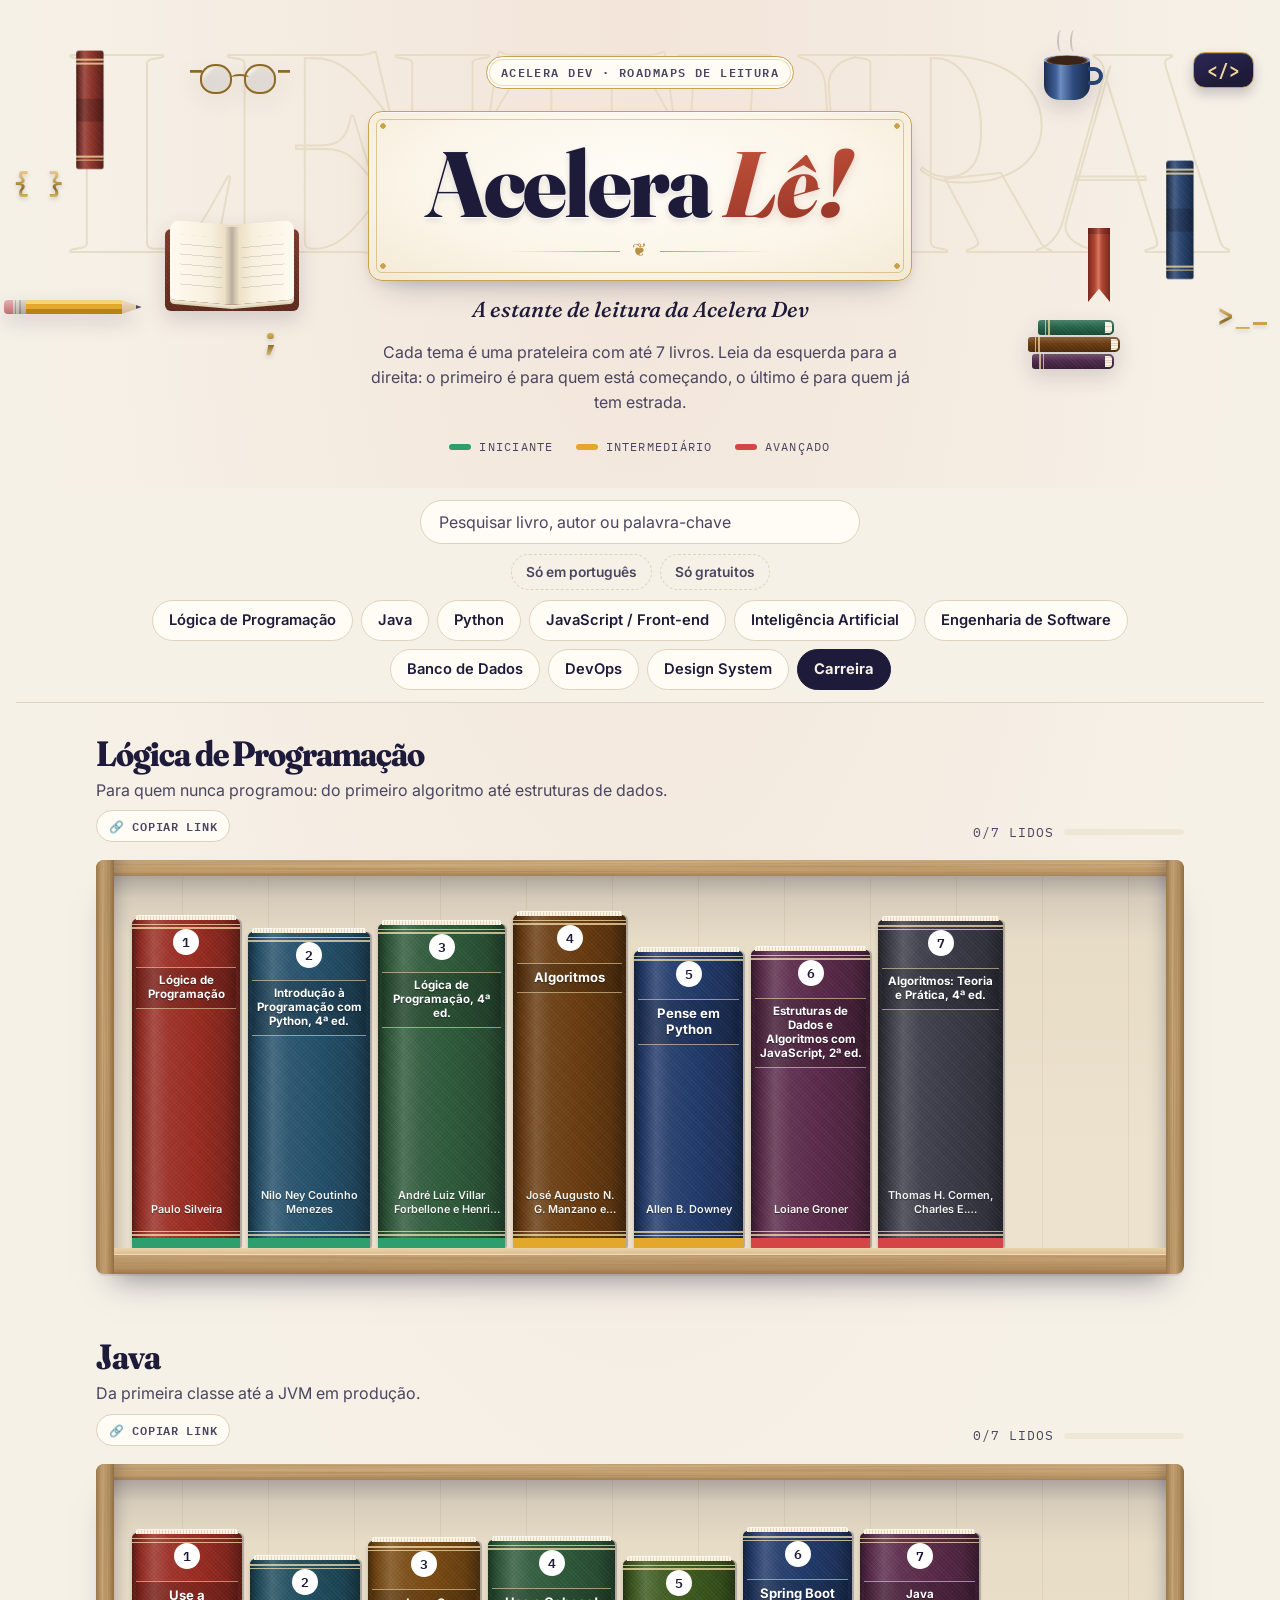
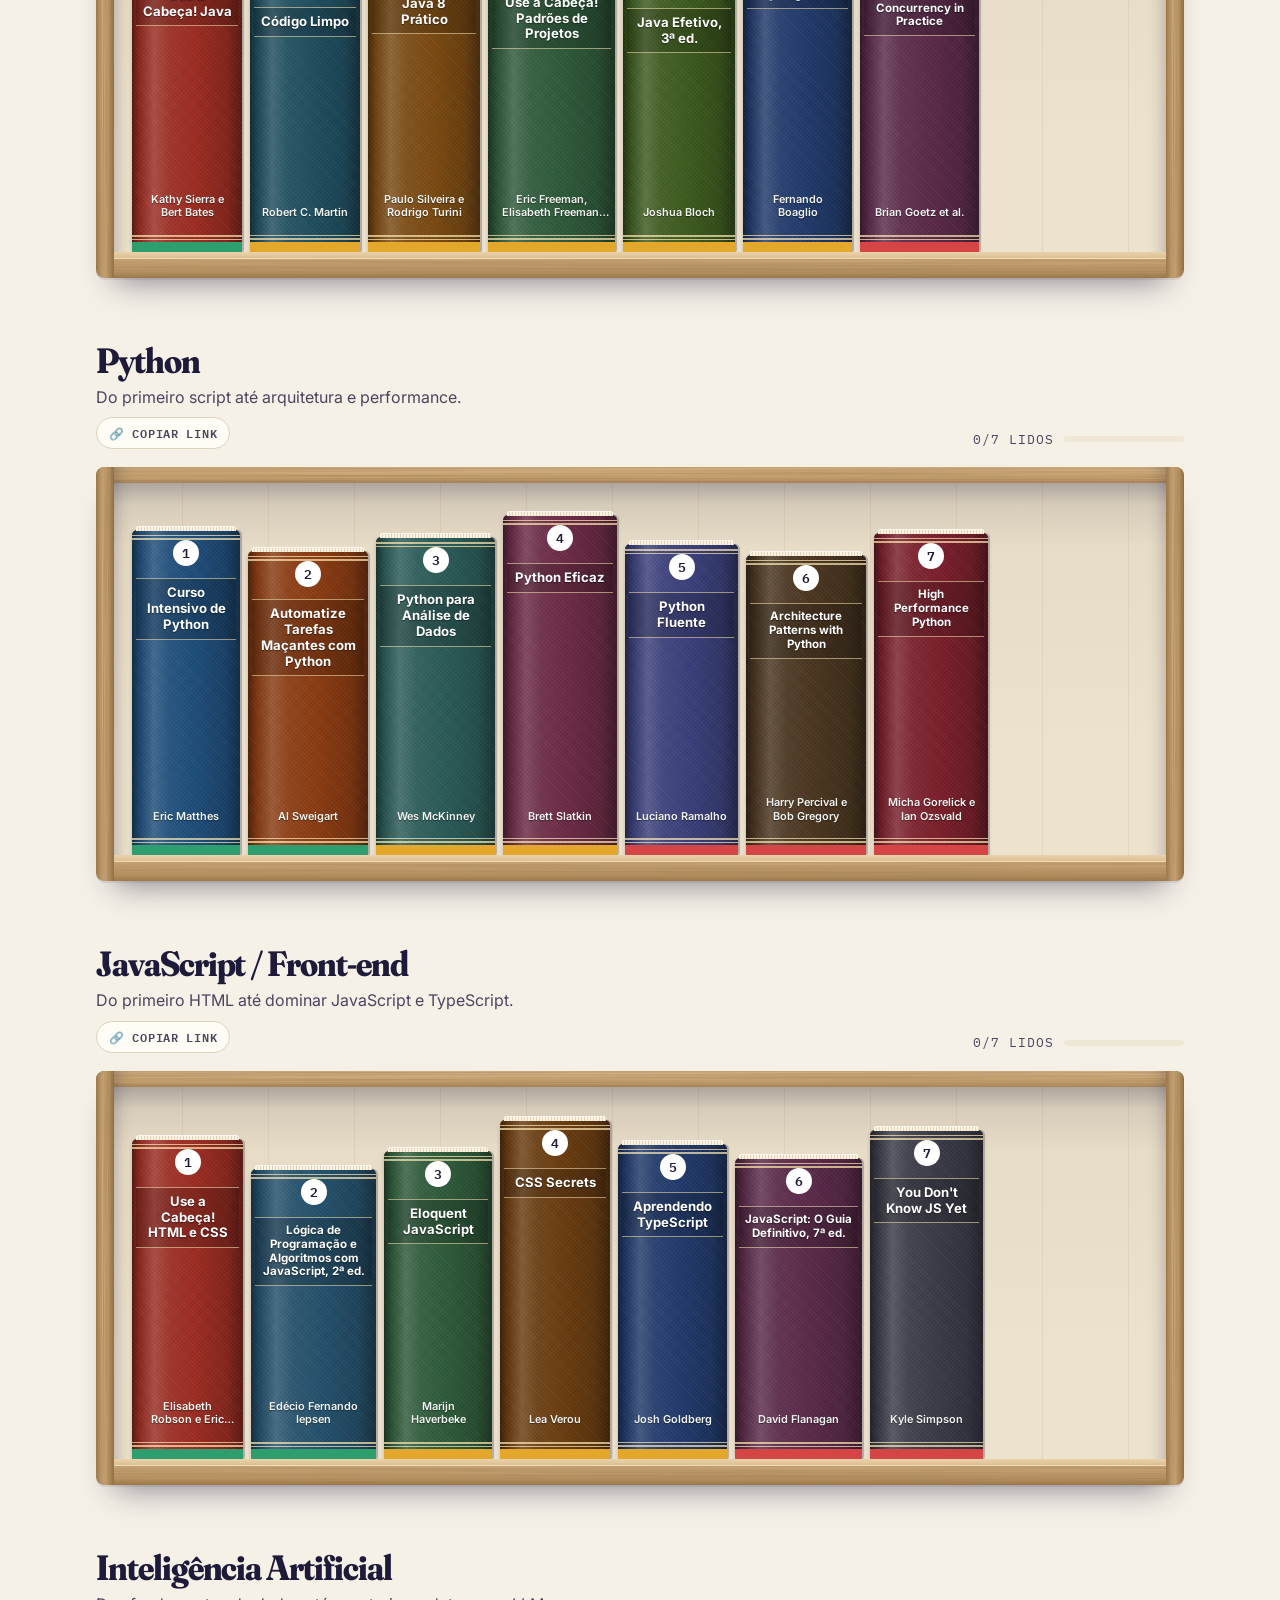
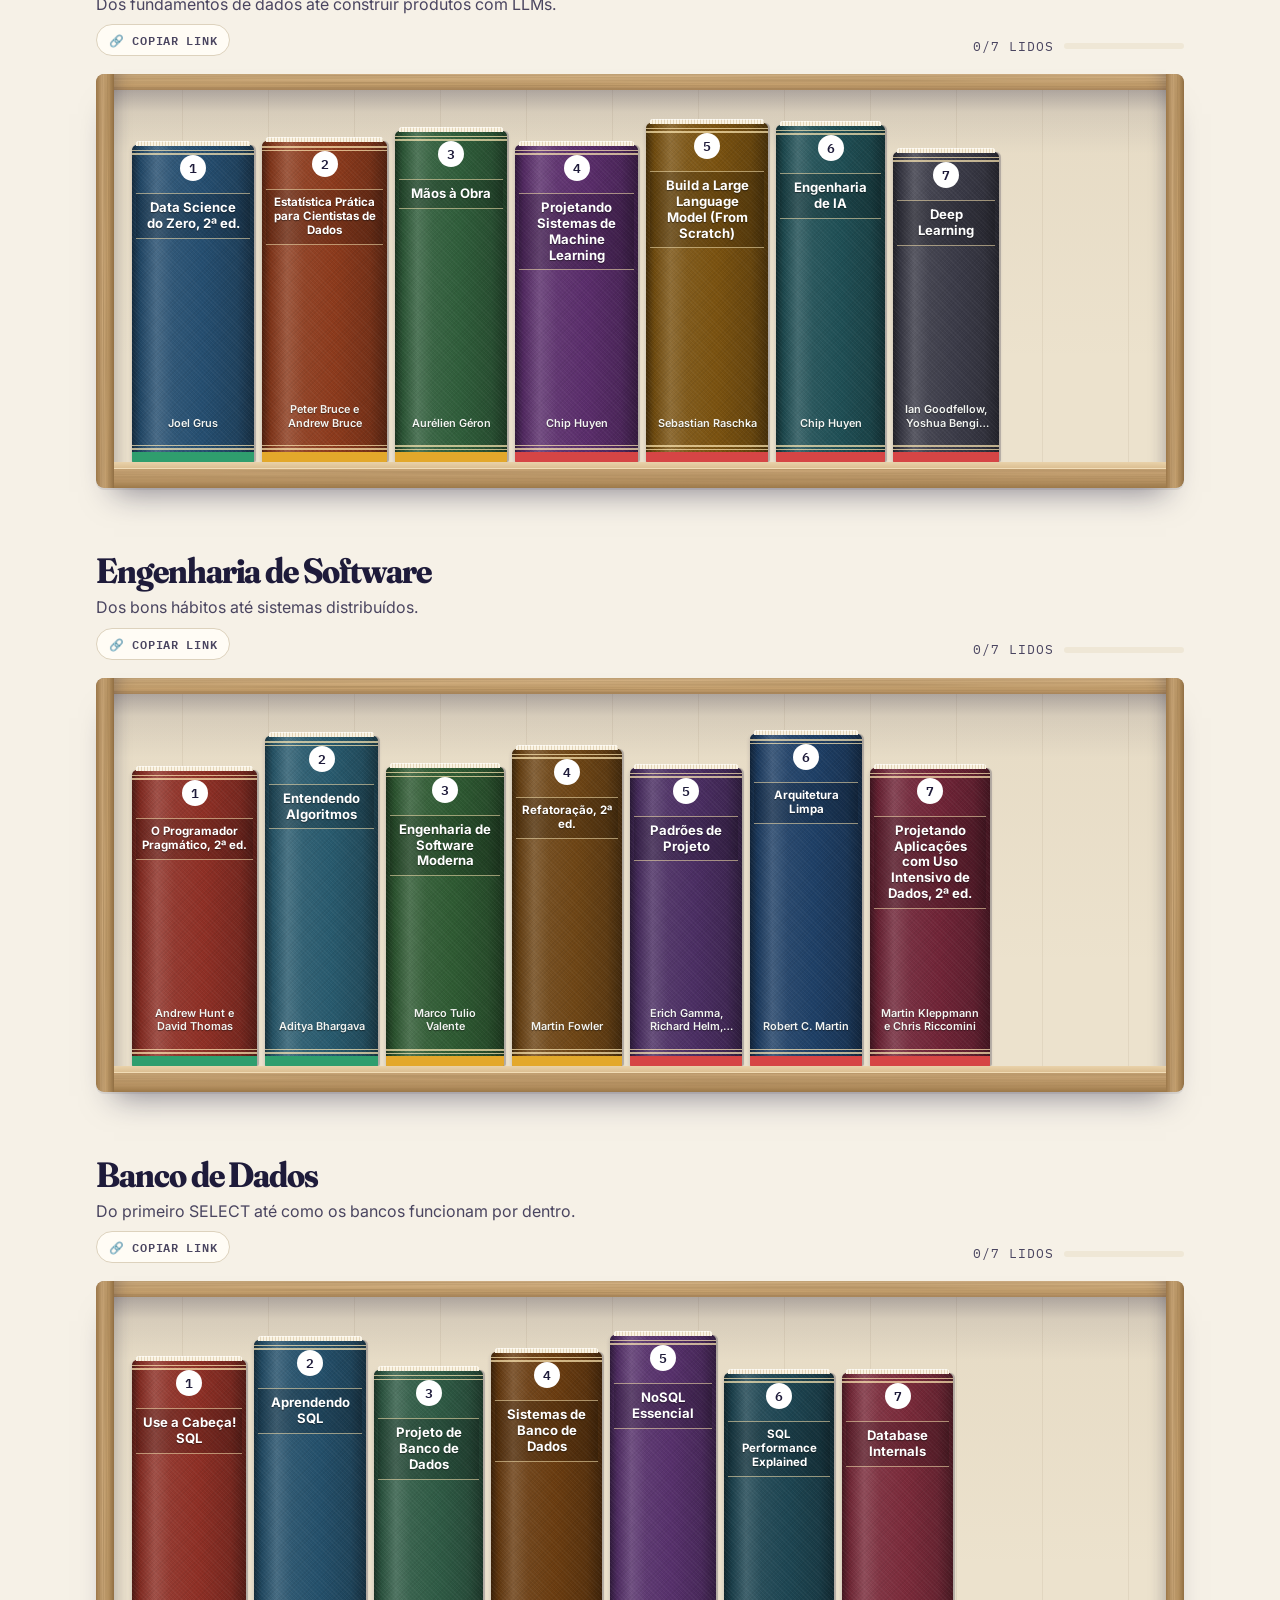
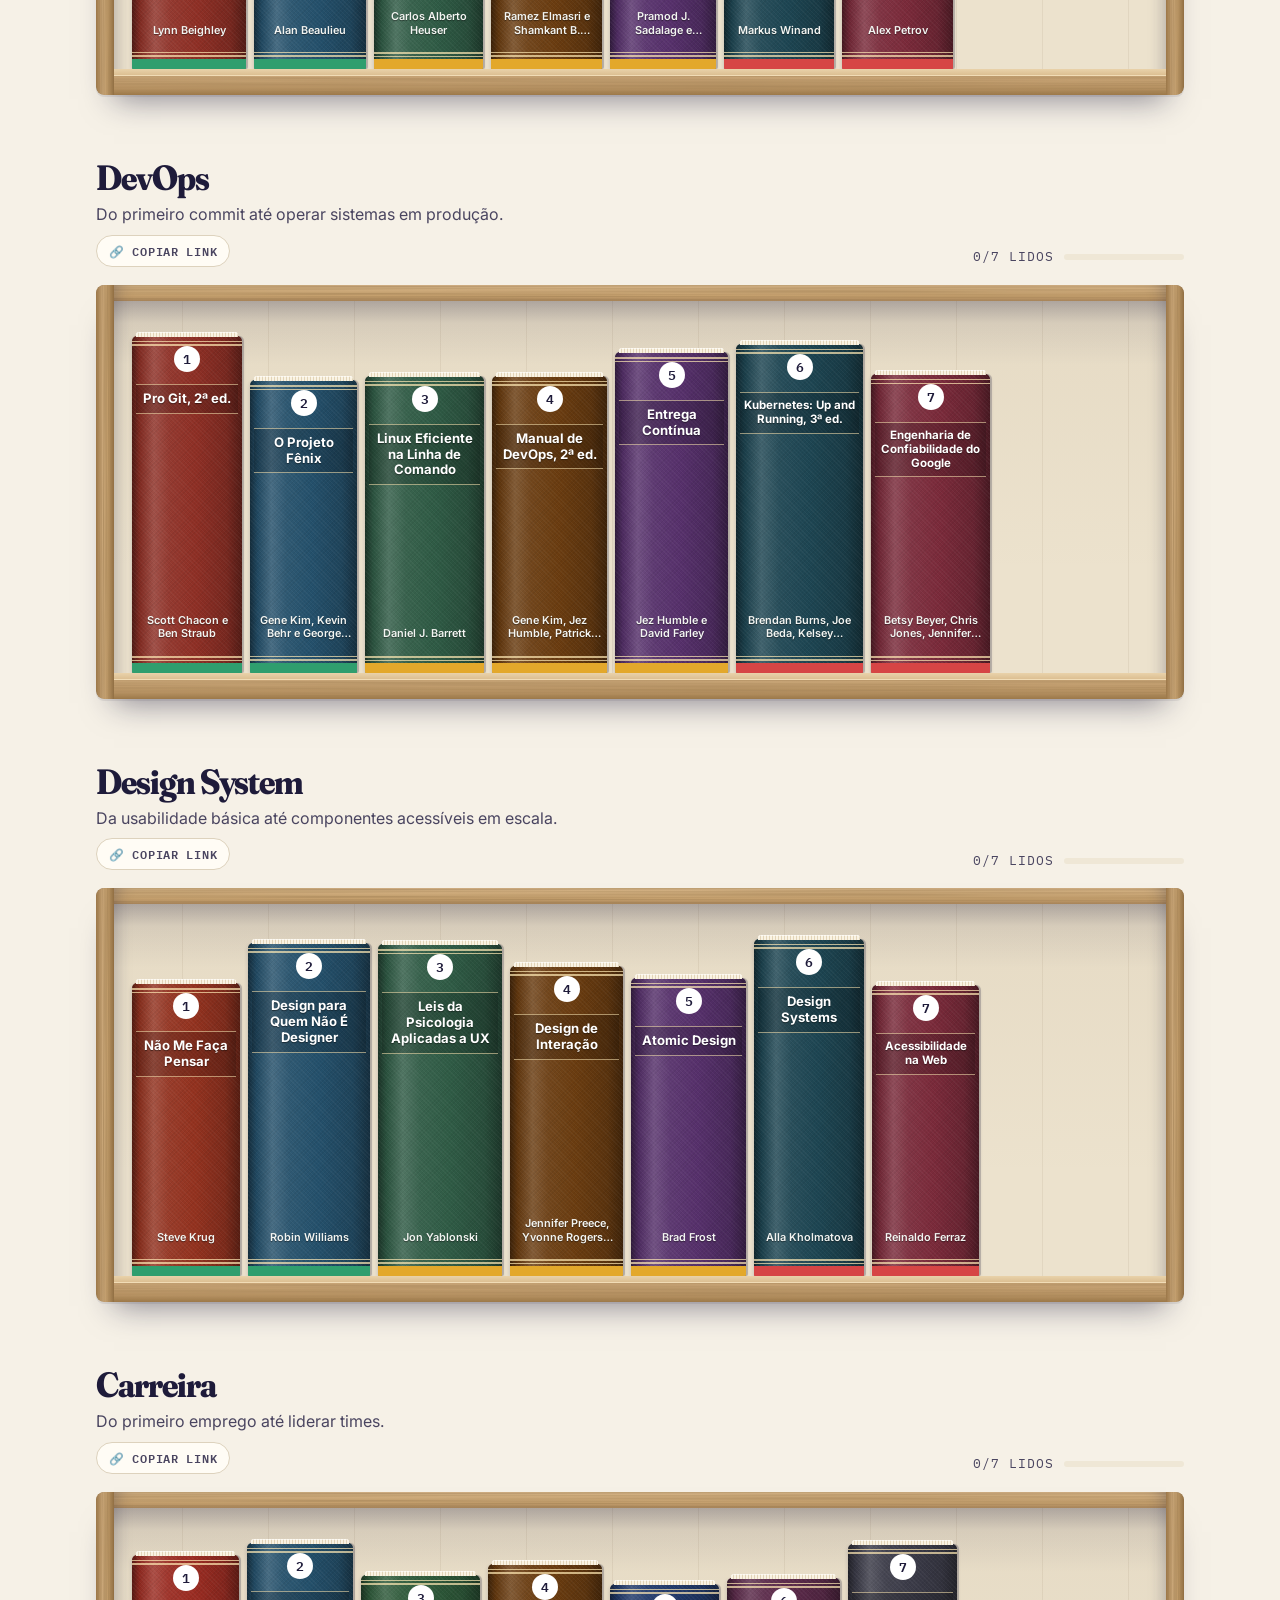
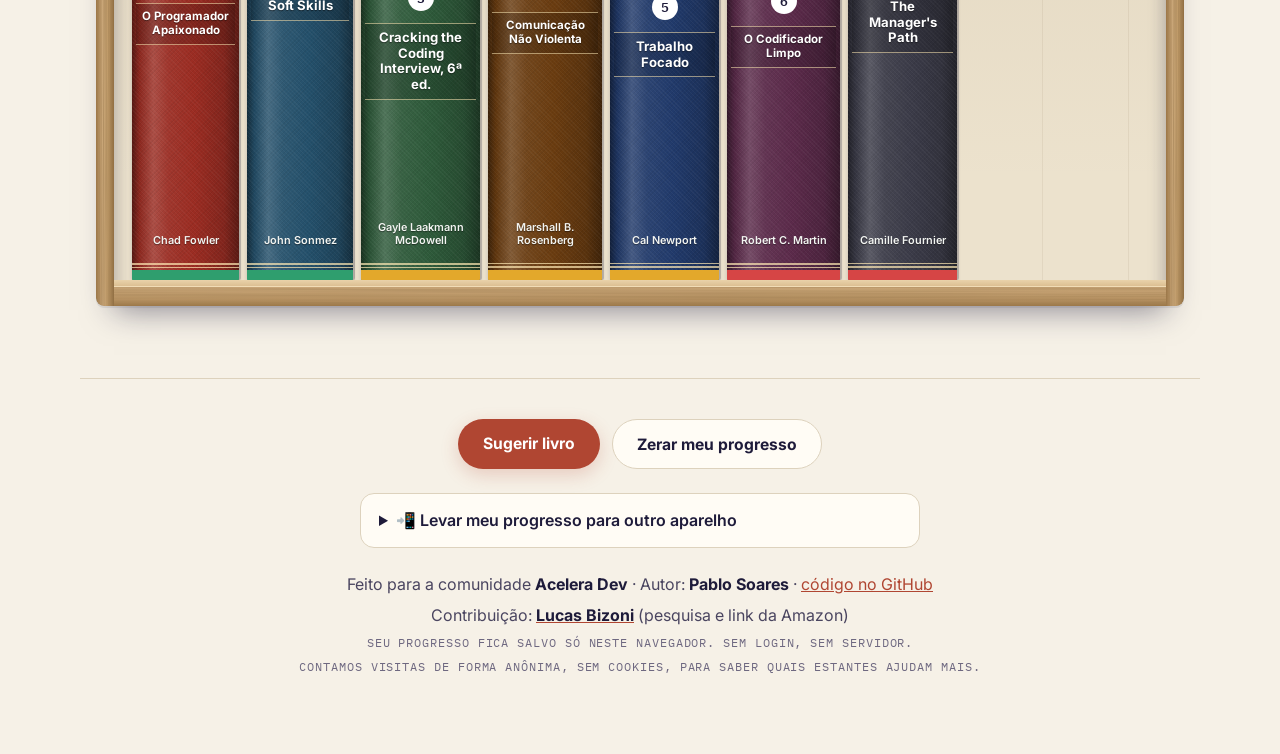
==== commit bcb33244: "Refina o visual: enfeites no topo, prateleiras realistas e título em placa - Objetos de leitura e pr" ====
--- a/index.html
+++ b/index.html
@@ -23,8 +23,9 @@
   <!-- Fontes (Fraunces, Inter e IBM Plex Mono). Sem internet, o site usa as fontes do sistema. -->
   <link rel="preconnect" href="https://fonts.googleapis.com">
   <link rel="preconnect" href="https://fonts.gstatic.com" crossorigin>
-  <link rel="stylesheet" href="https://fonts.googleapis.com/css2?family=Fraunces:ital,opsz,wght@0,9..144,600;0,9..144,800;1,9..144,800&family=IBM+Plex+Mono:wght@500;600&family=Inter:wght@400;500;600;700&display=swap">
+  <link rel="stylesheet" href="https://fonts.googleapis.com/css2?family=Fraunces:ital,opsz,wght,SOFT,WONK@0,9..144,500..900,0..100,0..1;1,9..144,500..900,0..100,0..1&family=IBM+Plex+Mono:wght@500;600&family=Inter:wght@400;500;600;700&display=swap">
   <link rel="stylesheet" href="css/estilo.css">
+  <link rel="stylesheet" href="css/enfeites.css">
   <!-- Ícone da aba: dois livros (terracota e azul-tinta), desenhados em SVG -->
   <link rel="icon" href="data:image/svg+xml,%3Csvg xmlns='http://www.w3.org/2000/svg' viewBox='0 0 32 32'%3E%3Crect x='6' y='3' width='9' height='26' rx='1.5' fill='%23C8553D'/%3E%3Crect x='17' y='6' width='9' height='23' rx='1.5' fill='%232E4A7D'/%3E%3C/svg%3E">
 </head>
@@ -35,6 +36,31 @@
   <header class="topo">
     <!-- Palavra gigante e vazada no fundo, como no site da Acelera Dev -->
     <span class="topo__fundo" aria-hidden="true">LEITURA</span>
+    <!-- Enfeites flutuantes: livros e objetos de leitura e programação
+         desenhados só com CSS (veja css/enfeites.css). São decoração:
+         aria-hidden esconde de leitores de tela. -->
+    <div class="enfeites" aria-hidden="true">
+      <!-- Livros 3D girando devagar (sem título: são só enfeite) -->
+      <span class="enfeite enfeite--livro3d e1"><span class="caixa3d livro3d" style="--cor:#8E2F25"><span class="face face--frente"></span><span class="face face--tras"></span><span class="face face--esq"></span><span class="face face--dir"></span><span class="face face--topo"></span><span class="face face--base"></span></span></span>
+      <span class="enfeite enfeite--livro3d e2"><span class="caixa3d livro3d" style="--cor:#24406E"><span class="face face--frente"></span><span class="face face--tras"></span><span class="face face--esq"></span><span class="face face--dir"></span><span class="face face--topo"></span><span class="face face--base"></span></span></span>
+      <!-- Livro aberto -->
+      <span class="enfeite enfeite--aberto e3"><span class="pagina"></span><span class="pagina"></span></span>
+      <!-- Óculos de leitura -->
+      <span class="enfeite enfeite--oculos e4"><span class="lente"></span><span class="lente"></span></span>
+      <!-- Xícara de café com vapor -->
+      <span class="enfeite enfeite--cafe e5"><span class="vapor"></span><span class="vapor"></span></span>
+      <!-- Marcador de página -->
+      <span class="enfeite enfeite--marcador e6"></span>
+      <!-- Lápis -->
+      <span class="enfeite enfeite--lapis e7"></span>
+      <!-- Símbolos de programação -->
+      <span class="enfeite enfeite--codigo enfeite--etiqueta e8">&lt;/&gt;</span>
+      <span class="enfeite enfeite--codigo e9">{ }</span>
+      <span class="enfeite enfeite--codigo enfeite--terminal e10">&gt;_</span>
+      <span class="enfeite enfeite--codigo e11">;</span>
+      <!-- Pilha de livros deitados -->
+      <span class="enfeite enfeite--pilha e12"><span></span><span></span><span></span></span>
+    </div>
     <div class="topo__conteudo">
       <p class="selo-marca">Acelera Dev · Roadmaps de leitura</p>
       <h1 class="logo">Acelera <span>Lê!</span></h1>
--- a/css/estilo.css
+++ b/css/estilo.css
@@ -170,9 +170,11 @@
   display: inline-block;
   margin: 0 0 18px;
   padding: 6px 14px;
-  border: 1px solid var(--linha);
+  /* Borda dourada fina, com um segundo filete por dentro, como um rótulo antigo */
+  border: 1px solid #c9a24e;
   border-radius: 999px;
   background: var(--superficie);
+  box-shadow: inset 0 0 0 2px var(--superficie), inset 0 0 0 3px rgba(201, 162, 78, .35);
   font-family: var(--fonte-mono);
   font-size: .75rem;
   font-weight: 600;
@@ -180,23 +182,77 @@
   text-transform: uppercase;
   color: var(--texto-suave);
 }
+/* O título fica numa placa de folha de rosto: papel claro, borda dourada
+   dupla, pontinhos dourados nos cantos e o fleurão embaixo do nome */
 .logo {
-  margin: 0;
+  position: relative;
+  display: inline-block;
+  margin: 4px 0 0;
+  padding: 26px clamp(22px, 5vw, 56px) 20px;
   font-family: var(--fonte-titulo);
   font-weight: 800;
-  font-size: clamp(3rem, 10vw, 5.4rem);
+  font-size: clamp(3rem, 10vw, 5.8rem);
   line-height: 1;
-  letter-spacing: -.02em;
-}
-/* "Lê!" em terracota e itálico, como uma assinatura */
+  letter-spacing: -.03em;
+  color: var(--texto);
+  /* Relevo de impressão: luz embaixo da letra e sombra suave */
+  text-shadow: 0 1px 0 rgba(255, 255, 255, .8), 0 3px 6px rgba(30, 27, 58, .14);
+  border: 1.5px solid #c9a24e;
+  border-radius: 14px;
+  background:
+    /* pontinhos dourados nos 4 cantos */
+    radial-gradient(circle at 14px 14px, #c9a24e 0 2.5px, transparent 3px),
+    radial-gradient(circle at calc(100% - 14px) 14px, #c9a24e 0 2.5px, transparent 3px),
+    radial-gradient(circle at 14px calc(100% - 14px), #c9a24e 0 2.5px, transparent 3px),
+    radial-gradient(circle at calc(100% - 14px) calc(100% - 14px), #c9a24e 0 2.5px, transparent 3px),
+    /* papel: um pouco mais claro no meio, como uma folha */
+    radial-gradient(ellipse at 50% 40%, #fffdf8 0%, #fbf5e8 60%, #f3e9d4 100%);
+  /* filete dourado por dentro (segunda borda) e sombra da placa no fundo */
+  outline: 1px solid rgba(201, 162, 78, .55);
+  outline-offset: -9px;
+  box-shadow:
+    0 1px 0 rgba(255, 255, 255, .6) inset,
+    0 18px 30px -18px rgba(30, 27, 58, .35),
+    0 4px 10px rgba(30, 27, 58, .06);
+}
+/* "Lê!" em itálico, com degradê de terracota, como tinta sobre o papel
+   (contraste com o fundo: de 3,9:1 a 7,2:1, acima do mínimo para título grande) */
 .logo span {
-  color: var(--marca);
   font-style: italic;
-}
+  letter-spacing: -.01em;
+  padding-right: .06em;      /* o "!" itálico não fica cortado */
+  background: linear-gradient(170deg, #c8553d 0%, #b04632 45%, #8e2f25 100%);
+  -webkit-background-clip: text;
+  background-clip: text;
+  color: transparent;
+  text-shadow: none;
+  filter: drop-shadow(0 3px 5px rgba(142, 47, 37, .18));
+}
+/* Ornamento de folha de rosto: fleurão dourado entre dois filetes */
+.logo::after {
+  content: "❦";
+  display: block;
+  width: min(260px, 80%);
+  margin: 12px auto 0;
+  font-family: Georgia, "Segoe UI Symbol", serif;
+  font-size: 1.1rem;
+  font-weight: 400;
+  font-style: normal;
+  line-height: 1;
+  letter-spacing: 0;
+  color: #b8913f;
+  text-shadow: none;
+  background:
+    linear-gradient(90deg, rgba(201, 162, 78, 0), #c9a24e) left 50% / calc(50% - 20px) 1px no-repeat,
+    linear-gradient(270deg, rgba(201, 162, 78, 0), #c9a24e) right 50% / calc(50% - 20px) 1px no-repeat;
+}
+/* Subtítulo em itálico serifado, como o subtítulo de um livro */
 .subtitulo {
-  margin: 14px 0 0;
-  font-size: 1.15rem;
-  font-weight: 600;
+  margin: 12px 0 0;
+  font-family: var(--fonte-titulo);
+  font-style: italic;
+  font-size: clamp(1.1rem, 2.6vw, 1.35rem);
+  font-weight: 500;
   color: var(--texto);
 }
 .explicacao {
@@ -365,7 +421,13 @@
 .estante__nome {
   margin: 0;
   font-family: var(--fonte-titulo);
-  font-weight: 800;
+  font-weight: 750;
+  /* Desenho mais refinado do Fraunces: corpo de título (opsz), cantos
+     levemente suavizados (SOFT) e sem as letras "tortas" (WONK 0).
+     Deixa o "J" mais elegante e sem a bolinha pesada. */
+  font-variation-settings: "opsz" 110, "SOFT" 50, "WONK" 0;
+  /* Sem a ligadura "fi" (em "Artificial" ela juntava o f e o i num desenho estranho) */
+  font-variant-ligatures: no-common-ligatures;
   font-size: clamp(1.7rem, 4vw, 2.2rem);
   line-height: 1.1;
   letter-spacing: -.03em;
@@ -426,21 +488,57 @@
 
 /* A prateleira: o nicho da estante, com os livros em pé sobre a tábua de madeira */
 .prateleira {
+  /* Medidas da moldura de madeira (o celular usa colunas mais finas) */
+  --coluna: 18px;            /* espessura das colunas laterais */
+  --topo-madeira: 16px;      /* espessura da tábua de cima */
+  /* Veios de madeira (ruído do SVG esticado): deitados e em pé */
+  --veio-deitado: url("data:image/svg+xml,%3Csvg xmlns='http://www.w3.org/2000/svg' width='400' height='80'%3E%3Cfilter id='v'%3E%3CfeTurbulence type='fractalNoise' baseFrequency='0.006 0.42' numOctaves='3' seed='7'/%3E%3CfeColorMatrix values='0 0 0 0 0.33 0 0 0 0 0.2 0 0 0 0 0.08 0 0 0 0.9 -0.28'/%3E%3C/filter%3E%3Crect width='100%25' height='100%25' filter='url(%23v)'/%3E%3C/svg%3E");
+  --veio-em-pe: url("data:image/svg+xml,%3Csvg xmlns='http://www.w3.org/2000/svg' width='80' height='400'%3E%3Cfilter id='v'%3E%3CfeTurbulence type='fractalNoise' baseFrequency='0.42 0.006' numOctaves='3' seed='3'/%3E%3CfeColorMatrix values='0 0 0 0 0.33 0 0 0 0 0.2 0 0 0 0 0.08 0 0 0 0.9 -0.28'/%3E%3C/filter%3E%3Crect width='100%25' height='100%25' filter='url(%23v)'/%3E%3C/svg%3E");
   position: relative;
-  padding: 32px 20px 0;
-  border: 1px solid var(--linha);
-  border-radius: var(--raio);
-  background: var(--superficie-2);
-  box-shadow: inset 0 8px 18px rgba(30, 27, 58, .08);
+  padding: 38px calc(var(--coluna) + 18px) 0;
+  border-radius: 8px;
+  /* Camadas, de cima para baixo:
+     1-2) tábua de cima (veios + madeira, com quina clara embaixo)
+     3)   sombra que a tábua de cima faz no fundo
+     4)   emendas verticais do painel de fundo
+     5-6) fundo: veios bem leves sobre o creme */
+  background:
+    var(--veio-deitado) top / 100% var(--topo-madeira) no-repeat,
+    linear-gradient(180deg, #d6b588 0%, #c39e6c 70%, #a8845a 100%) top / 100% var(--topo-madeira) no-repeat,
+    linear-gradient(180deg, rgba(30, 27, 58, .28) 0, rgba(30, 27, 58, .08) 22px, rgba(30, 27, 58, 0) 64px) 0 var(--topo-madeira) / 100% 64px no-repeat,
+    repeating-linear-gradient(90deg, rgba(100, 72, 40, .08) 0 1px, transparent 1px 86px),
+    linear-gradient(180deg, rgba(120, 90, 50, .06), rgba(120, 90, 50, 0) 70%),
+    #ece2cd;
+  /* Sombras de profundidade nos cantos (ao lado das colunas) e a sombra
+     do móvel na parede */
+  box-shadow:
+    inset calc(var(--coluna) + 14px) 0 16px -12px rgba(30, 27, 58, .28),
+    inset calc((var(--coluna) + 14px) * -1) 0 16px -12px rgba(30, 27, 58, .28),
+    0 22px 30px -18px rgba(30, 27, 58, .5),
+    0 2px 0 rgba(30, 27, 58, .08);
   overflow: hidden;
 }
-.prateleira::before { content: none; }
-/* Pesquisa: a estante que tem o livro procurado acende (borda e brilho da marca) */
-.prateleira { transition: border-color .25s ease, box-shadow .25s ease; }
-.estante--achada .prateleira {
-  border-color: var(--marca);
-  box-shadow: var(--brilho);
-}
+/* As colunas laterais: madeira em pé, com volume (claro no meio, escuro nas
+   bordas). Ficam por cima dos livros: no celular eles passam por trás. */
+.prateleira::before,
+.prateleira::after {
+  content: "";
+  position: absolute;
+  top: 0;
+  bottom: 0;
+  z-index: 3;
+  width: var(--coluna);
+  background:
+    var(--veio-em-pe) center / 100% 100%,
+    linear-gradient(90deg, #9c7646 0%, #c9a678 35%, #bf9a68 65%, #8f6c40 100%);
+  pointer-events: none;
+}
+.prateleira::before { left: 0; border-radius: 8px 0 0 8px; }
+.prateleira::after  { right: 0; border-radius: 0 8px 8px 0; }
+/* Pesquisa: a estante que tem o livro procurado ganha um contorno terracota
+   (contorno em vez de sombra, para não apagar a moldura de madeira) */
+.prateleira { outline: 3px solid transparent; outline-offset: 4px; transition: outline-color .25s ease; }
+.estante--achada .prateleira { outline-color: var(--marca); }
 /* Pesquisa: estante sem nenhum livro encontrado fica escondida (só enquanto pesquisa) */
 .estante--oculta { display: none !important; }
 .estante__achados {
@@ -458,15 +556,37 @@
   min-height: 350px;
 }
 .prateleira__livros li { display: flex; position: relative; }
+/* Sombrinha embaixo de cada livro: parece apoiado na tábua */
+.prateleira__livros li::after {
+  content: "";
+  position: absolute;
+  left: 4%;
+  right: 4%;
+  bottom: -4px;
+  height: 12px;
+  background: radial-gradient(closest-side, rgba(30, 27, 58, .5), rgba(30, 27, 58, 0));
+  pointer-events: none;
+}
 
 /* A tábua: madeira clara, como uma estante de verdade */
+/* A tábua de baixo: tampo claro em cima, frente com veios e a borda escura.
+   Vai de uma coluna até a outra. */
 .prateleira__tabua {
-  height: 18px;
-  margin: 0 -20px;
+  position: relative;
+  z-index: 2;              /* fica na frente da sombrinha dos livros */
+  height: 26px;
+  margin: 0 -18px;
+  /* Tampo (faixa clara de cima, vista um pouco de cima), quina com brilho,
+     frente com veios e a borda escura embaixo */
   background:
-    repeating-linear-gradient(92deg, rgba(0,0,0,.04) 0 3px, transparent 3px 12px),
-    linear-gradient(180deg, #d9bb8f 0%, #c39e6c 55%, #a8845a 100%);
-  box-shadow: 0 6px 12px rgba(30, 27, 58, .18);
+    var(--veio-deitado) 0 7px / 100% 100% no-repeat,
+    linear-gradient(180deg,
+      #e9d2aa 0, #dcbf92 6px,           /* tampo */
+      #f1dcb6 6px, #f1dcb6 7px,         /* quina com brilho */
+      #c9a678 7px, #b48f5f 80%, #9c7848 100%);
+  box-shadow:
+    0 3px 0 #85663f,                          /* borda da frente */
+    0 14px 18px -8px rgba(30, 27, 58, .38);   /* sombra no fundo */
 }
 
 /* ---------- 5) Lombadas ---------- */
@@ -482,20 +602,30 @@
   height: var(--altura);
   padding: 10px 4px 0;
   border: 0;
-  border-radius: 4px 4px 1px 1px;
+  border-radius: 5px 5px 2px 2px;   /* cabeceira arredondada, como a de um livro */
   background-color: var(--cor, #444);
   /* Sombra nas bordas para dar volume de livro */
   background-image:
-    linear-gradient(90deg, rgba(0,0,0,.30) 0%, rgba(255,255,255,.05) 12%, rgba(255,255,255,0) 28%, rgba(0,0,0,0) 80%, rgba(0,0,0,.25) 100%);
+    /* Filetes dourados em cima e embaixo, como nos livros de capa dura */
+    linear-gradient(180deg, transparent 5px, rgba(255, 233, 180, .7) 5px 6.5px, transparent 6.5px 8.5px, rgba(255, 233, 180, .7) 8.5px 10px, transparent 10px),
+    linear-gradient(0deg, transparent 12px, rgba(255, 233, 180, .7) 12px 13.5px, transparent 13.5px 15.5px, rgba(255, 233, 180, .7) 15.5px 17px, transparent 17px),
+    /* Textura de tecido (trama fina em diagonal), como capa dura encapada */
+    repeating-linear-gradient(45deg, rgba(255, 255, 255, .035) 0 1px, transparent 1px 3px),
+    repeating-linear-gradient(-45deg, rgba(0, 0, 0, .05) 0 1px, transparent 1px 3px),
+    /* Lombada arredondada: escura nas bordas, com brilho perto da esquerda */
+    linear-gradient(90deg, rgba(0,0,0,.45) 0%, rgba(0,0,0,.1) 7%, rgba(255,255,255,.16) 20%, rgba(255,255,255,.05) 34%, rgba(0,0,0,0) 58%, rgba(0,0,0,.16) 86%, rgba(0,0,0,.42) 100%);
   color: #ffffff;
   font: inherit;
   cursor: pointer;
-  box-shadow: 2px 0 0 rgba(30, 27, 58, .25);
+  box-shadow:
+    2px 0 0 rgba(30, 27, 58, .22),     /* fresta escura entre um livro e outro */
+    0 2px 4px rgba(30, 27, 58, .2);
   /* Letras mais definidas */
   -webkit-font-smoothing: antialiased;
   text-rendering: optimizeLegibility;
   /* Profundidade para a capa abrir em 3D */
   perspective: 900px;
+  z-index: 1;              /* na frente da sombrinha embaixo do livro */
   transition: transform .18s ease, box-shadow .18s ease, opacity .25s ease, filter .25s ease;
 }
 /* Pesquisa: o livro que não bate fica escuro e levemente desfocado (continua no lugar) */
@@ -519,6 +649,20 @@
   box-shadow: 0 14px 22px rgba(30, 27, 58, .28), 0 0 0 2px rgba(176, 70, 50, .55);
 }
 .lombada:focus-visible { outline-offset: 2px; }
+
+/* Beirada das folhas aparecendo no topo do livro (vista um pouco de cima) */
+.lombada::before {
+  content: "";
+  position: absolute;
+  top: -4px;
+  left: 4px;
+  right: 4px;
+  height: 5px;
+  border-radius: 3px 3px 0 0;
+  background: repeating-linear-gradient(90deg, #faf3e3 0 2px, #e2d4b8 2px 3px);
+  box-shadow: inset 0 1px 0 rgba(255, 255, 255, .6);
+  pointer-events: none;
+}
 
 /* Selo com o número do degrau */
 .lombada__degrau {
@@ -539,7 +683,11 @@
 .lombada__titulo {
   width: 100%;
   margin-top: 12px;
-  padding: 0 6px;
+  padding: 6px 6px;
+  /* Etiqueta: faixa um pouco mais escura com filetes dourados em cima e embaixo */
+  background: rgba(0, 0, 0, .16);
+  border-top: 1px solid rgba(255, 233, 180, .55);
+  border-bottom: 1px solid rgba(255, 233, 180, .55);
   font-family: var(--fonte);
   font-size: .82rem;
   font-weight: 700;
@@ -553,11 +701,11 @@
   -webkit-line-clamp: 7;
   overflow: hidden;
 }
-.lombada--titulo-compacto .lombada__titulo { font-size: .72rem; padding: 0 4px; }
+.lombada--titulo-compacto .lombada__titulo { font-size: .72rem; padding: 6px 4px; }
 /* Autor embaixo, também na horizontal (até 2 linhas) */
 .lombada__autor {
   width: 100%;
-  margin: auto 0 10px;   /* "auto" empurra o autor para a base da lombada */
+  margin: auto 0 22px;   /* "auto" empurra o autor para a base (acima dos filetes) */
   padding: 0 6px;
   font-size: .68rem;
   font-weight: 600;
@@ -780,7 +928,13 @@
 .painel__titulo {
   margin: 0 40px 4px 0;
   font-family: var(--fonte-titulo);
-  font-weight: 800;
+  font-weight: 750;
+  /* Desenho mais refinado do Fraunces: corpo de título (opsz), cantos
+     levemente suavizados (SOFT) e sem as letras "tortas" (WONK 0).
+     Deixa o "J" mais elegante e sem a bolinha pesada. */
+  font-variation-settings: "opsz" 110, "SOFT" 50, "WONK" 0;
+  /* Sem a ligadura "fi" (em "Artificial" ela juntava o f e o i num desenho estranho) */
+  font-variant-ligatures: no-common-ligatures;
   font-size: 1.75rem;
   line-height: 1.1;
   letter-spacing: -.02em;
@@ -936,7 +1090,7 @@
   .estante { display: none; margin-bottom: 32px; }
   .estante.estante--ativa { display: block; }
 
-  .prateleira { padding: 10px 0 0; }
+  .prateleira { --coluna: 12px; --topo-madeira: 12px; padding: 12px 0 0; }
   .prateleira__tabua { margin: 0; }
 
   /* Com o título na horizontal, as lombadas precisam de largura para ler.
@@ -945,7 +1099,7 @@
   .prateleira__livros {
     gap: 6px;
     min-height: 300px;
-    padding: 22px 12px 0;
+    padding: 22px 18px 0;    /* espaço para as colunas de madeira */
     overflow-x: auto;
     overflow-y: hidden;
     scroll-snap-type: x proximity;
@@ -959,8 +1113,8 @@
     padding: 8px 2px 0;
   }
   .lombada__degrau { width: 22px; height: 22px; font-size: .74rem; }
-  .lombada__titulo { font-size: .76rem; padding: 0 4px; }
-  .lombada--titulo-compacto .lombada__titulo { font-size: .66rem; padding: 0 3px; }
+  .lombada__titulo { font-size: .76rem; padding: 5px 4px; }
+  .lombada--titulo-compacto .lombada__titulo { font-size: .66rem; padding: 5px 3px; }
   .lombada__autor { font-size: .64rem; padding: 0 4px; }
   .lombada__nivel { width: calc(100% + 4px); margin: 0 -2px; }
   .lombada--lido .lombada__fita { right: 4px; width: 10px; }
--- a/css/enfeites.css
+++ b/css/enfeites.css
@@ -0,0 +1,427 @@
+/* =========================================================
+   Acelera Lê! · Enfeites flutuantes do topo
+   Livros e objetos de leitura e programação desenhados só com
+   CSS (sem imagens), flutuando devagar em volta do título.
+
+   Regras de ouro:
+   - Ficam nas laterais, nunca atrás do texto (o contraste continua AA).
+   - São decoração: aria-hidden no HTML.
+   - Quem prefere menos movimento vê tudo parado.
+
+   Organização: 1) área e posições  2) flutuação
+   3) caixa 3D (livros que giram)  4) cada objeto  5) telas menores
+   6) reduzir movimento
+   ========================================================= */
+
+/* ---------- 1) Área e posições ---------- */
+.enfeites {
+  position: absolute;
+  inset: 0 0 auto 0;
+  height: 380px;              /* só a área do título, acima da pesquisa */
+  pointer-events: none;       /* nunca atrapalham cliques */
+}
+/* O conteúdo do topo fica por cima dos enfeites */
+.topo__conteudo { z-index: 1; }
+
+.enfeite {
+  position: absolute;
+  display: block;
+  /* Cada enfeite recebe sua inclinação, duração e atraso (ver abaixo) */
+  --giro: 0deg;
+  --tempo: 7s;
+  --atraso: 0s;
+  animation: enfeite-flutuar var(--tempo) ease-in-out var(--atraso) infinite;
+}
+
+/* Posições: ancoradas no centro da tela (50%), assim ficam perto do
+   título em telas largas, sem nunca invadir a coluna do texto.
+   max() impede que saiam muito para fora em telas médias. */
+.e1  { left: max(1%, calc(50% - 610px));  top: 40px;  --giro: -8deg; --tempo: 8s; }
+.e2  { right: max(1%, calc(50% - 600px)); top: 150px; --giro: 10deg; --tempo: 9s;  --atraso: -3s; }
+.e3  { left: max(3%, calc(50% - 470px));  top: 225px; --giro: -6deg; --tempo: 7s;  --atraso: -1s; }
+.e4  { left: max(8%, calc(50% - 440px));  top: 64px;  --giro: 12deg; --tempo: 6.5s; --atraso: -2s; }
+.e5  { right: max(9%, calc(50% - 450px)); top: 36px;  --giro: -4deg; --tempo: 7.5s; --atraso: -4s; }
+.e6  { right: max(4%, calc(50% - 470px)); top: 228px; --giro: 18deg; --tempo: 6s;  --atraso: -1.5s; }
+.e7  { left: max(2%, calc(50% - 650px));  top: 300px; --giro: -28deg; --tempo: 8.5s; --atraso: -5s; }
+.e8  { right: max(2%, calc(50% - 680px)); top: 52px;  --giro: 6deg;  --tempo: 6.8s; --atraso: -2.5s; }
+.e9  { left: max(1%, calc(50% - 700px));  top: 168px; --giro: -10deg; --tempo: 7.2s; --atraso: -3.5s; }
+.e10 { right: max(1%, calc(50% - 720px)); top: 300px; --giro: -6deg; --tempo: 6.2s; --atraso: -0.5s; }
+.e11 { left: max(14%, calc(50% - 380px)); top: 320px; --giro: 14deg; --tempo: 5.8s; --atraso: -4.5s; }
+.e12 { right: max(12%, calc(50% - 480px)); top: 318px; --giro: -3deg; --tempo: 9s;  --atraso: -6s; }
+
+/* ---------- 2) Flutuação ----------
+   Sobe e desce devagar, balançando um pouco. O atraso negativo faz
+   cada enfeite começar num ponto diferente da onda. */
+@keyframes enfeite-flutuar {
+  0%, 100% { transform: translateY(0) rotate(var(--giro)); }
+  50%      { transform: translateY(-14px) rotate(calc(var(--giro) + 5deg)); }
+}
+
+/* ---------- 3) Caixa 3D (livros que giram) ----------
+   Mesma técnica de um cubo: 6 faces giradas e empurradas até a borda.
+   Cada caixa recebe --w (largura), --h (altura) e --d (profundidade). */
+.enfeite--livro3d {
+  width: 120px;
+  height: 140px;
+  perspective: 700px;         /* a "lente" que dá profundidade */
+}
+.caixa3d {
+  position: absolute;
+  left: 50%;
+  top: 50%;
+  width: var(--w);
+  height: var(--h);
+  margin: calc(var(--h) / -2) 0 0 calc(var(--w) / -2);
+  transform-style: preserve-3d;
+}
+.caixa3d > .face {
+  position: absolute;
+  left: 50%;
+  top: 50%;
+  display: block;
+  backface-visibility: hidden; /* não desenha a face que está de costas */
+}
+.face--frente, .face--tras { width: var(--w); height: var(--h); margin: calc(var(--h) / -2) 0 0 calc(var(--w) / -2); }
+.face--frente { transform: translateZ(calc(var(--d) / 2)); }
+.face--tras   { transform: rotateY(180deg) translateZ(calc(var(--d) / 2)); }
+.face--esq, .face--dir { width: var(--d); height: var(--h); margin: calc(var(--h) / -2) 0 0 calc(var(--d) / -2); }
+.face--dir { transform: rotateY(90deg) translateZ(calc(var(--w) / 2)); }
+.face--esq { transform: rotateY(-90deg) translateZ(calc(var(--w) / 2)); }
+.face--topo, .face--base { width: var(--w); height: var(--d); margin: calc(var(--d) / -2) 0 0 calc(var(--w) / -2); }
+.face--topo { transform: rotateX(90deg) translateZ(calc(var(--h) / 2)); }
+.face--base { transform: rotateX(-90deg) translateZ(calc(var(--h) / 2)); }
+
+/* ---------- 4) Cada objeto (com acabamento das prateleiras) ---------- */
+
+/* Paleta dos acabamentos: o mesmo dourado dos filetes das lombadas */
+.enfeites {
+  --ouro-claro: #f1d79a;
+  --ouro: #c9a24e;
+  --ouro-escuro: #8a6a2a;
+  --sombra-enfeite: drop-shadow(0 8px 10px rgba(30, 27, 58, .16));
+}
+
+/* O livro 3D: o mesmo acabamento dos livros da estante
+   (tecido, lombada arredondada, filetes dourados e folhas) */
+.livro3d {
+  --w: 26px;
+  --h: 112px;
+  --d: 80px;
+  animation: enfeite-girar 14s linear infinite;
+}
+.e2 .livro3d { animation-duration: 18s; animation-direction: reverse; }
+@keyframes enfeite-girar {
+  from { transform: rotateX(-14deg) rotateY(0deg); }
+  to   { transform: rotateX(-14deg) rotateY(360deg); }
+}
+/* Lombada (frente e trás) */
+.livro3d .face--frente,
+.livro3d .face--tras {
+  border-radius: 3px;
+  background-color: var(--cor);
+  background-image:
+    /* filetes dourados em cima e embaixo */
+    linear-gradient(180deg, transparent 8px, rgba(241, 215, 154, .8) 8px 9.5px, transparent 9.5px 11.5px, rgba(241, 215, 154, .8) 11.5px 13px, transparent 13px),
+    linear-gradient(0deg, transparent 8px, rgba(241, 215, 154, .8) 8px 9.5px, transparent 9.5px 11.5px, rgba(241, 215, 154, .8) 11.5px 13px, transparent 13px),
+    /* etiqueta no meio */
+    linear-gradient(180deg, transparent 40%, rgba(0, 0, 0, .18) 40% 60%, transparent 60%),
+    /* tecido */
+    repeating-linear-gradient(45deg, rgba(255, 255, 255, .04) 0 1px, transparent 1px 3px),
+    /* volume arredondado */
+    linear-gradient(90deg, rgba(0,0,0,.45), rgba(255,255,255,.16) 30%, rgba(255,255,255,.04) 50%, rgba(0,0,0,.4));
+}
+/* Capa e contracapa: tecido com moldura dourada fina */
+.livro3d .face--esq,
+.livro3d .face--dir {
+  border-radius: 2px 4px 4px 2px;
+  background-color: var(--cor);
+  background-image:
+    repeating-linear-gradient(45deg, rgba(255, 255, 255, .035) 0 1px, transparent 1px 3px),
+    repeating-linear-gradient(-45deg, rgba(0, 0, 0, .05) 0 1px, transparent 1px 3px),
+    linear-gradient(160deg, rgba(255,255,255,.16), rgba(255,255,255,0) 50%, rgba(0,0,0,.24));
+  /* filete dourado fino, um pouco para dentro da borda da capa */
+  outline: 1px solid rgba(241, 215, 154, .6);
+  outline-offset: -7px;
+}
+/* Topo e base: as folhas do livro */
+.livro3d .face--topo,
+.livro3d .face--base {
+  background: repeating-linear-gradient(90deg, #fbf6ea 0 2px, #e2d4b8 2px 3px);
+}
+
+/* Livro aberto: capa de couro por baixo, páginas curvas que escurecem
+   perto do meio, sombra na dobra e a espessura das folhas */
+.enfeite--aberto {
+  display: flex;
+  width: 124px;
+  height: 80px;
+  filter: var(--sombra-enfeite);
+}
+.enfeite--aberto::before {        /* a capa, aparecendo em volta das páginas */
+  content: "";
+  position: absolute;
+  inset: 4px -5px -6px;
+  border-radius: 6px;
+  background:
+    repeating-linear-gradient(45deg, rgba(255, 255, 255, .04) 0 1px, transparent 1px 3px),
+    linear-gradient(180deg, #7a3a2a, #5e2a1e);
+}
+.enfeite--aberto::after {         /* sombra na dobra do meio */
+  content: "";
+  position: absolute;
+  left: calc(50% - 7px);
+  top: 2px;
+  bottom: 0;
+  width: 14px;
+  background: linear-gradient(90deg, rgba(30, 27, 58, 0), rgba(30, 27, 58, .22) 50%, rgba(30, 27, 58, 0));
+}
+.enfeite--aberto .pagina {
+  position: relative;
+  flex: 1;
+  /* linhas de texto discretas + página que escurece perto da dobra */
+  background:
+    repeating-linear-gradient(180deg, transparent 0 9px, rgba(30, 27, 58, .13) 9px 10px) 10px 14px / calc(100% - 20px) calc(100% - 26px) no-repeat,
+    linear-gradient(90deg, #fffaf0 0%, #f8f0de 65%, #e6d8bb 100%);
+  /* espessura das folhas, aparecendo embaixo */
+  box-shadow: 0 2px 0 #efe5cf, 0 4px 0 #e2d4b8;
+}
+.enfeite--aberto .pagina:first-child { border-radius: 10px 0 0 4px; transform: skewY(5deg); transform-origin: right bottom; }
+.enfeite--aberto .pagina:last-child  {
+  border-radius: 0 10px 4px 0;
+  transform: skewY(-5deg);
+  transform-origin: left bottom;
+  background:
+    repeating-linear-gradient(180deg, transparent 0 9px, rgba(30, 27, 58, .13) 9px 10px) 10px 14px / calc(100% - 20px) calc(100% - 26px) no-repeat,
+    linear-gradient(270deg, #fffaf0 0%, #f8f0de 65%, #e6d8bb 100%);
+}
+
+/* Óculos de leitura: armação fina dourada, lentes com reflexo e hastes */
+.enfeite--oculos {
+  display: flex;
+  gap: 12px;
+  width: 80px;
+  filter: var(--sombra-enfeite);
+}
+.enfeite--oculos .lente {
+  width: 32px;
+  height: 30px;
+  border: 2.5px solid var(--ouro-escuro);
+  border-radius: 48% 48% 46% 46%;
+  background:
+    linear-gradient(135deg, rgba(255, 255, 255, .7) 0 14%, rgba(255, 255, 255, 0) 30%),
+    rgba(46, 74, 125, .07);
+  box-shadow: inset 0 0 0 1px rgba(241, 215, 154, .6);
+}
+.enfeite--oculos::before {        /* a ponte */
+  content: "";
+  position: absolute;
+  left: 31px;
+  top: 10px;
+  width: 18px;
+  height: 7px;
+  border-top: 2.5px solid var(--ouro-escuro);
+  border-radius: 50% 50% 0 0;
+}
+.enfeite--oculos::after {         /* as hastes, indo para trás */
+  content: "";
+  position: absolute;
+  left: -10px;
+  right: -10px;
+  top: 6px;
+  height: 2.5px;
+  background:
+    linear-gradient(var(--ouro-escuro), var(--ouro-escuro)) left / 12px 100% no-repeat,
+    linear-gradient(var(--ouro-escuro), var(--ouro-escuro)) right / 12px 100% no-repeat;
+}
+
+/* Xícara: cerâmica com brilho, borda com café e um pires */
+.enfeite--cafe {
+  width: 46px;
+  height: 40px;
+  margin-top: 24px;
+  border-radius: 3px 3px 15px 15px;
+  /* cerâmica arredondada: escura nas bordas, brilho à esquerda */
+  background: linear-gradient(90deg, #1c2f52 0%, #3e5f96 26%, #6d8cc0 36%, #2e4a7d 64%, #1a2b4b 100%);
+  filter: var(--sombra-enfeite);
+}
+.enfeite--cafe::before {          /* borda de cima, com o café dentro */
+  content: "";
+  position: absolute;
+  left: 0;
+  right: 0;
+  top: -5px;
+  height: 10px;
+  border-radius: 50%;
+  background: radial-gradient(ellipse at 50% 55%, #3b2416 0 52%, #5b3a22 60%, #8fa7d1 66%, #3e5f96 100%);
+}
+.enfeite--cafe::after {           /* a alça */
+  content: "";
+  position: absolute;
+  right: -13px;
+  top: 7px;
+  width: 15px;
+  height: 18px;
+  border: 4px solid #2a4472;
+  border-left: 0;
+  border-radius: 0 10px 10px 0;
+}
+.enfeite--cafe .vapor {
+  position: absolute;
+  top: -30px;
+  width: 8px;
+  height: 22px;
+  border-left: 2.5px solid rgba(30, 27, 58, .2);
+  border-radius: 50%;
+  filter: blur(.6px);
+  animation: enfeite-vapor 3.2s ease-in-out infinite;
+}
+.enfeite--cafe .vapor:first-child { left: 13px; }
+.enfeite--cafe .vapor:last-child  { left: 26px; animation-delay: -1.6s; }
+@keyframes enfeite-vapor {
+  0%, 100% { opacity: 0; transform: translateY(6px) scaleY(.8); }
+  50%      { opacity: 1; transform: translateY(-4px) scaleY(1); }
+}
+
+/* Marcador de página: fita de cetim (brilho no meio) com corte em "V" */
+.enfeite--marcador {
+  width: 22px;
+  height: 74px;
+  background:
+    linear-gradient(180deg, rgba(0, 0, 0, .2) 0 6px, transparent 6px),   /* dobra no topo */
+    linear-gradient(90deg, #7a2820 0%, #b04632 30%, #d9765f 48%, #b04632 64%, #7a2820 100%);
+  clip-path: polygon(0 0, 100% 0, 100% 100%, 50% 82%, 0 100%);
+  filter: var(--sombra-enfeite);
+}
+
+/* Lápis sextavado: faces com luz diferente, ponteira de metal e ponta de madeira */
+.enfeite--lapis {
+  width: 96px;
+  height: 14px;
+  background: linear-gradient(180deg, #f6d27a 0 32%, #e3a82b 32% 66%, #b98219 66% 100%);
+  filter: var(--sombra-enfeite);
+}
+.enfeite--lapis::before {         /* borracha + ponteira de metal com anéis */
+  content: "";
+  position: absolute;
+  left: -22px;
+  top: 0;
+  width: 22px;
+  height: 14px;
+  border-radius: 4px 0 0 4px;
+  background:
+    linear-gradient(180deg, rgba(255, 255, 255, .35), rgba(0, 0, 0, .15)),
+    linear-gradient(90deg, #d98585 0 40%, #d5cfc0 40% 50%, #9e978a 50% 56%, #d5cfc0 56% 70%, #9e978a 70% 76%, #c9c3b4 76% 100%);
+}
+.enfeite--lapis::after {          /* ponta: madeira raspada e grafite */
+  content: "";
+  position: absolute;
+  right: -20px;
+  top: 0;
+  width: 20px;
+  height: 14px;
+  background:
+    linear-gradient(180deg, rgba(255, 255, 255, .25), rgba(0, 0, 0, .12)),
+    linear-gradient(90deg, #ecd3ac 0 68%, #3a3548 68%);
+  clip-path: polygon(0 0, 100% 50%, 0 100%);
+}
+
+/* Símbolos de programação em "folha de ouro", como os títulos gravados nas lombadas */
+.enfeite--codigo {
+  font-family: var(--fonte-mono);
+  font-weight: 600;
+  font-size: 1.8rem;
+  line-height: 1;
+  background: linear-gradient(180deg, var(--ouro-claro) 0%, var(--ouro) 45%, var(--ouro-escuro) 70%, #d9b868 100%);
+  -webkit-background-clip: text;
+  background-clip: text;
+  color: transparent;
+  filter: drop-shadow(0 2px 2px rgba(30, 27, 58, .18));
+}
+/* "</>" como um broche esmaltado: fundo tinta, borda e letras douradas */
+.enfeite--etiqueta {
+  padding: 8px 13px;
+  border: 1.5px solid var(--ouro);
+  border-radius: 12px;
+  background: linear-gradient(160deg, #2c2858, #1e1b3a 70%);
+  -webkit-background-clip: border-box;
+  background-clip: border-box;
+  color: var(--ouro-claro);
+  font-size: 1.1rem;
+  box-shadow: inset 0 1px 0 rgba(255, 255, 255, .15), 0 6px 12px rgba(30, 27, 58, .22);
+  filter: none;
+}
+/* ">_" com o cursor piscando, como num terminal */
+.enfeite--terminal::after {
+  content: "";
+  display: inline-block;
+  width: .5em;
+  height: 3px;
+  margin-left: 2px;
+  background: var(--ouro);
+  animation: enfeite-piscar 1.1s steps(1) infinite;
+}
+@keyframes enfeite-piscar { 50% { opacity: 0; } }
+.e11 { font-size: 2.2rem; }
+
+/* Pilha de livros deitados: tecido, filetes, volume e as folhas na ponta */
+.enfeite--pilha { width: 92px; filter: var(--sombra-enfeite); }
+.enfeite--pilha span {
+  position: relative;
+  display: block;
+  height: 15px;
+  margin-top: 2px;
+  border-radius: 3px 5px 5px 3px;
+  background-image:
+    /* filetes dourados perto da lombada */
+    linear-gradient(90deg, transparent 7px, rgba(241, 215, 154, .75) 7px 8.5px, transparent 8.5px 10.5px, rgba(241, 215, 154, .75) 10.5px 12px, transparent 12px),
+    /* tecido */
+    repeating-linear-gradient(45deg, rgba(255, 255, 255, .04) 0 1px, transparent 1px 3px),
+    /* volume: claro em cima, escuro embaixo */
+    linear-gradient(180deg, rgba(255, 255, 255, .18), rgba(255, 255, 255, 0) 45%, rgba(0, 0, 0, .3));
+}
+.enfeite--pilha span::after {     /* folhas aparecendo na ponta direita */
+  content: "";
+  position: absolute;
+  right: 2px;
+  top: 2px;
+  bottom: 2px;
+  width: 7px;
+  border-radius: 0 3px 3px 0;
+  background: repeating-linear-gradient(180deg, #faf3e3 0 1.5px, #e2d4b8 1.5px 2.5px);
+}
+.enfeite--pilha span:nth-child(1) { width: 76px; margin-left: 10px; background-color: #24654b; }
+.enfeite--pilha span:nth-child(2) { width: 92px; background-color: #6a3c10; }
+.enfeite--pilha span:nth-child(3) { width: 82px; margin-left: 4px; background-color: #4e2a4c; }
+
+/* ---------- 5) Telas menores ----------
+   Menos espaço nas laterais: alguns enfeites saem para não ficarem
+   atrás do texto. No celular sobram 4, pequenos, nos cantos de cima. */
+@media (max-width: 1100px) {
+  .e3, .e4, .e11, .e12 { display: none; }
+}
+@media (max-width: 860px) {
+  .e5, .e6, .e7, .e9 { display: none; }
+  .e1 { left: 0; top: 70px; }
+  .e2 { right: 0; top: 190px; }
+}
+/* Celular: o texto ocupa a largura toda, então abrimos uma faixa livre
+   acima do selo e espalhamos 4 enfeites pequenos nela. */
+@media (max-width: 560px) {
+  .topo { padding-top: 96px; }
+  .enfeites { height: 96px; }
+  .enfeite { display: none; scale: .6; }
+  .e1, .e5, .e9, .e8 { display: block; }
+  .e1 { left: -18px; top: -22px; }
+  .e5 { left: 30%; top: 14px; }
+  .e9 { left: auto; right: 30%; top: 30px; }
+  .e8 { right: 4px; top: 26px; }
+}
+
+/* ---------- 6) Reduzir movimento ----------
+   Tudo parado, já na pose inclinada. O vapor e o cursor ficam visíveis. */
+@media (prefers-reduced-motion: reduce) {
+  .enfeite { animation: none; transform: rotate(var(--giro)); }
+  .livro3d { animation: none; transform: rotateX(-14deg) rotateY(-35deg); }
+  .enfeite--cafe .vapor { animation: none; opacity: .7; }
+  .enfeite--terminal::after { animation: none; }
+}
